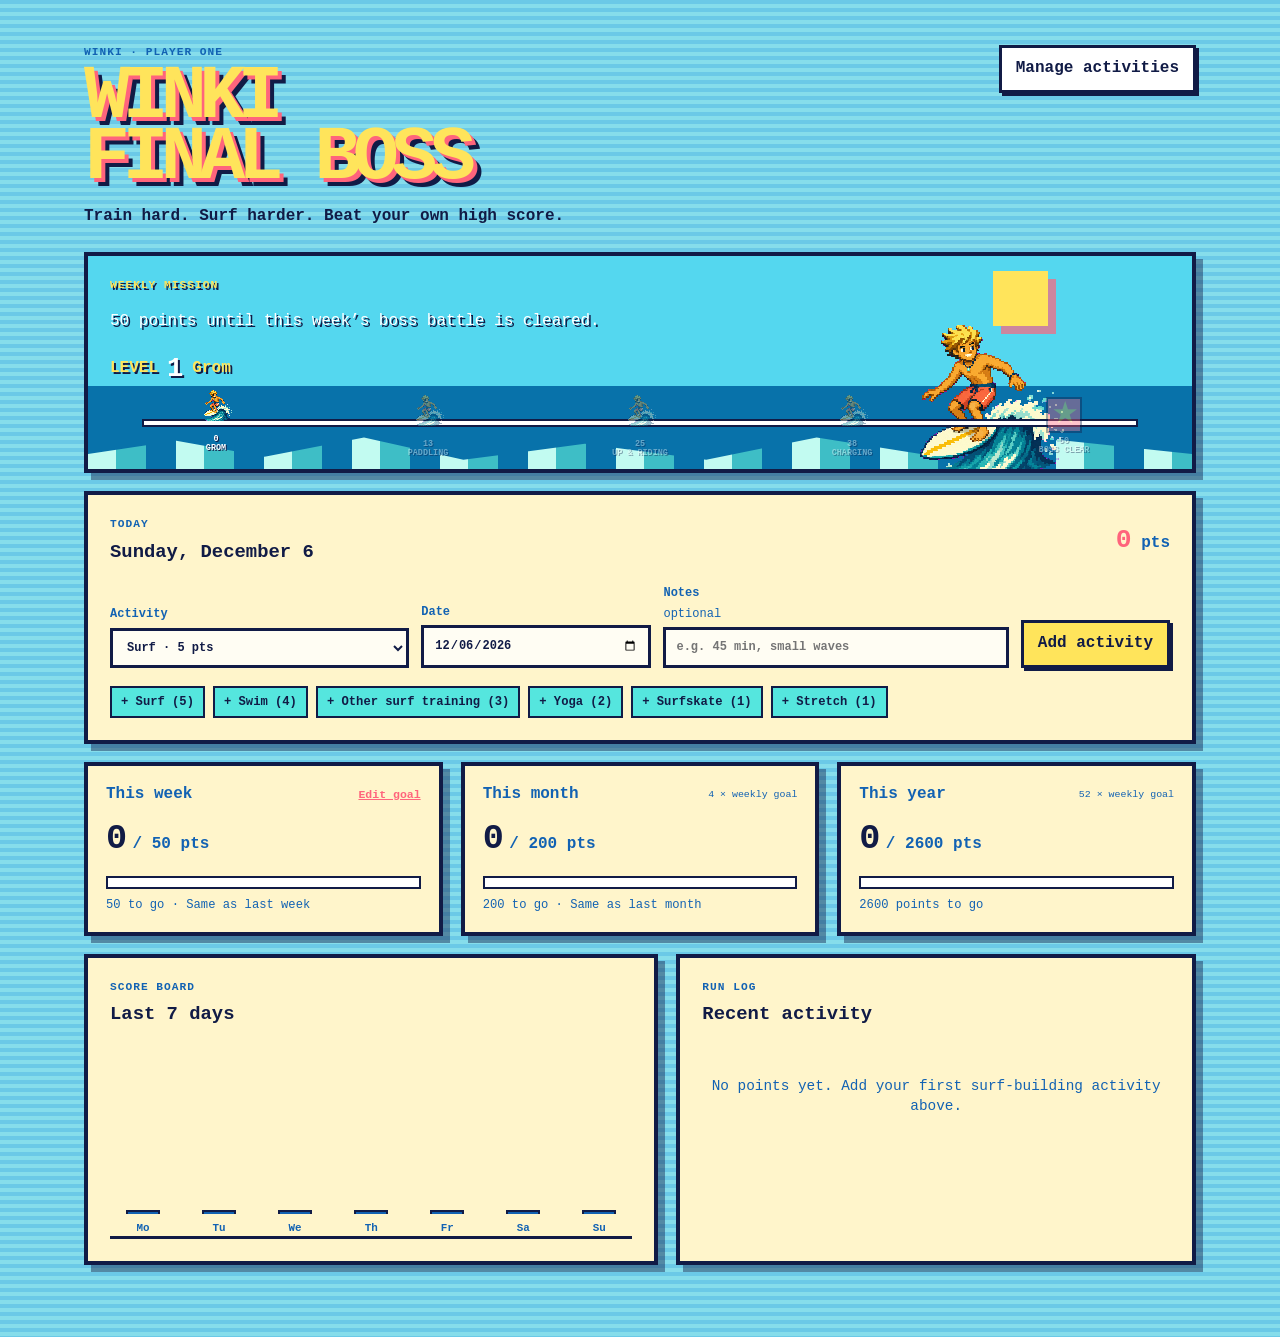
==== index.html @ 4925c9bd "Add files via upload" ====
<!doctype html>
<html lang="en">
  <head>
    <meta charset="UTF-8" />
    <meta name="viewport" content="width=device-width, initial-scale=1.0" />
    <meta name="theme-color" content="#063c48" />
    <meta name="apple-mobile-web-app-capable" content="yes" />
    <meta name="apple-mobile-web-app-status-bar-style" content="black-translucent" />
    <title>Winki Final Boss</title>
    <link rel="manifest" href="manifest.webmanifest" />
    <link rel="stylesheet" href="styles.css" />
  </head>
  <body>
    <main class="app-shell">
      <header class="hero">
        <div>
          <p class="eyebrow">Winki · player one</p>
          <h1>WINKI<br />FINAL BOSS</h1>
          <p class="intro">Train hard. Surf harder. Beat your own high score.</p>
        </div>
        <button class="secondary" id="manage-activities">Manage activities</button>
      </header>

      <section class="boss-screen card">
        <div class="pixel-sun"></div>
        <div class="boss-copy">
          <p class="eyebrow">Weekly mission</p>
          <p id="boss-status">The swell is waiting.</p>
          <div class="level-row"><span>LEVEL</span><strong id="character-level">1</strong><span id="character-title">Grom</span></div>
        </div>
        <div class="character-stage"><img id="surfer-sprite" src="assets/winki-surfer-source.png" alt="Pixel-art surfer riding a wave" /><canvas id="sprite-canvas" hidden></canvas></div>
        <div class="avatar-run" aria-label="Weekly avatar progression from zero to fifty points">
          <div class="avatar-track"><span class="avatar-fill" id="avatar-fill"></span></div>
          <div class="avatar-stops">
            <div class="avatar-stop" data-ratio="0"><img class="surfer-sprite" src="assets/winki-surfer-source.png" alt="" /><span>0<br />GROM</span></div>
            <div class="avatar-stop" data-ratio=".25"><img class="surfer-sprite" src="assets/winki-surfer-source.png" alt="" /><span>12<br />PADDLING</span></div>
            <div class="avatar-stop" data-ratio=".5"><img class="surfer-sprite" src="assets/winki-surfer-source.png" alt="" /><span>25<br />UP &amp; RIDING</span></div>
            <div class="avatar-stop" data-ratio=".75"><img class="surfer-sprite" src="assets/winki-surfer-source.png" alt="" /><span>38<br />CHARGING</span></div>
            <div class="avatar-stop" data-ratio="1"><span class="boss-flag">★</span><span>50<br />BOSS CLEAR</span></div>
          </div>
        </div>
      </section>

      <section class="today card">
        <div class="section-heading">
          <div>
            <p class="eyebrow">Today</p>
            <h2 id="today-date"></h2>
          </div>
          <p class="today-score"><strong id="today-points">0</strong> pts</p>
        </div>
        <form id="entry-form" class="entry-form">
          <label>
            Activity
            <select id="activity" required></select>
          </label>
          <label>
            Date
            <input id="entry-date" type="date" required />
          </label>
          <label>
            Notes <span class="optional">optional</span>
            <input id="entry-note" type="text" maxlength="80" placeholder="e.g. 45 min, small waves" />
          </label>
          <button class="primary" type="submit">Add activity</button>
        </form>
        <div id="quick-add" class="quick-add" aria-label="Quick add activities"></div>
      </section>

      <section class="score-grid" aria-label="Progress toward point goals">
        <article class="score-card card" data-period="weekly">
          <div class="score-title"><span>This week</span><button class="goal-edit" data-period="weekly" aria-label="Edit weekly goal">Edit goal</button></div>
          <strong id="weekly-current">0</strong><span class="points-label"> / <span id="weekly-goal">50</span> pts</span>
          <div class="progress"><span id="weekly-bar"></span></div>
          <p id="weekly-message"></p>
        </article>
        <article class="score-card card" data-period="monthly">
          <div class="score-title"><span>This month</span><span class="derived-goal">4 × weekly goal</span></div>
          <strong id="monthly-current">0</strong><span class="points-label"> / <span id="monthly-goal">200</span> pts</span>
          <div class="progress"><span id="monthly-bar"></span></div>
          <p id="monthly-message"></p>
        </article>
        <article class="score-card card" data-period="yearly">
          <div class="score-title"><span>This year</span><span class="derived-goal">52 × weekly goal</span></div>
          <strong id="yearly-current">0</strong><span class="points-label"> / <span id="yearly-goal">2600</span> pts</span>
          <div class="progress"><span id="yearly-bar"></span></div>
          <p id="yearly-message"></p>
        </article>
      </section>

      <section class="dashboard-grid">
        <article class="card chart-card">
          <div class="section-heading compact"><div><p class="eyebrow">Score board</p><h2>Last 7 days</h2></div></div>
          <div id="week-chart" class="week-chart" aria-label="Points earned across the last seven days"></div>
        </article>
        <article class="card recent-card">
          <div class="section-heading compact"><div><p class="eyebrow">Run log</p><h2>Recent activity</h2></div></div>
          <div id="entry-list" class="entry-list"></div>
        </article>
      </section>
    </main>

    <dialog id="goal-dialog">
      <form method="dialog" id="goal-form">
        <div class="dialog-heading"><h2 id="goal-dialog-title">Set goal</h2><button value="cancel" class="icon-button" aria-label="Close">×</button></div>
        <label>Points <input id="goal-input" type="number" min="1" max="10000" required /></label>
        <div class="dialog-actions"><button value="cancel" class="secondary">Cancel</button><button class="primary" value="default">Save goal</button></div>
      </form>
    </dialog>

    <dialog id="activities-dialog">
      <form method="dialog" id="activities-form">
        <div class="dialog-heading"><div><p class="eyebrow">Your scoring system</p><h2>Activities</h2></div><button value="cancel" class="icon-button" aria-label="Close">×</button></div>
        <p class="dialog-copy">Choose the activities that count toward your surfing, and set the points that feel motivating.</p>
        <div id="activity-settings" class="activity-settings"></div>
        <div class="add-custom"><input id="new-activity-name" maxlength="32" placeholder="New activity" /><input id="new-activity-points" type="number" min="1" max="1000" placeholder="Pts" /><button type="button" class="secondary" id="add-custom">Add</button></div>
        <div class="dialog-actions"><button value="cancel" class="secondary">Close</button><button class="primary" value="default">Save changes</button></div>
      </form>
    </dialog>
    <script src="app.js"></script>
    <script>if ('serviceWorker' in navigator) navigator.serviceWorker.register('./service-worker.js');</script>
  </body>
</html>
---- styles.css ----
:root { --ink:#10243a; --navy:#111b46; --blue:#1262b3; --aqua:#55e6de; --yellow:#ffe45b; --pink:#ff647c; --paper:#fff5cb; --line:#d7c795; }

* { box-sizing:border-box; }
 body { margin:0; min-height:100vh; color:var(--navy); background-color:#7fd7eb; background-image:linear-gradient(#6bc9e7 50%,#86ddeb 50%); background-size:100% 8px; font:16px/1.35 "Courier New", ui-monospace, monospace; image-rendering:pixelated; }
 button,input,select { font:inherit; }
 button { cursor:pointer; }
 .app-shell { max-width:1160px; margin:auto; padding:45px 24px 72px; }
.hero,.section-heading,.score-title,.dialog-heading,.dialog-actions { display:flex; justify-content:space-between; align-items:center; gap:18px; }
.hero { margin-bottom:24px; align-items:flex-start; }
.eyebrow { color:var(--blue); text-transform:uppercase; letter-spacing:.09em; font-weight:bold; font-size:.7rem; margin:0 0 7px; }
 h1,h2,p { margin-top:0; }
 h1 { color:var(--yellow); font-size:clamp(2.45rem,6vw,5rem); line-height:.79; letter-spacing:-.1em; text-shadow:4px 4px 0 var(--pink),8px 8px 0 var(--navy); margin:0 0 18px; }
 h2 { font-size:1.18rem; margin-bottom:0; }
.intro { color:var(--navy); font-weight:bold; margin:0; }
.card { background:var(--paper); border:4px solid var(--navy); border-radius:0; box-shadow:7px 7px 0 rgba(17,27,70,.43); padding:22px; }
.boss-screen { position:relative; overflow:hidden; min-height:212px; margin-bottom:18px; background:linear-gradient(#54d7ef 0 61%,#0872aa 61%); color:#fff; }
.boss-screen::after { content:""; position:absolute; height:32px; bottom:0; left:0; right:0; background:repeating-linear-gradient(90deg,#c2fbf1 0 28px,#3ebec6 28px 58px,#0872aa 58px 88px); clip-path:polygon(0 52%,8% 10%,16% 60%,25% 0,34% 70%,45% 20%,56% 70%,66% 0,76% 55%,88% 8%,100% 52%,100% 100%,0 100%); }
.boss-copy { position:relative; z-index:2; max-width:56%; text-shadow:2px 2px 0 var(--navy); }
.boss-copy .eyebrow { color:var(--yellow); }
.boss-copy h2 { color:#fff; font-size:1.6rem; margin-bottom:8px; }
.boss-copy p { margin-bottom:18px; }
.level-row { display:flex; align-items:center; flex-wrap:wrap; gap:9px; color:var(--yellow); font-weight:bold; }
.level-row strong { font-size:1.7rem; color:#fff; }
.character-stage { position:absolute; z-index:1; width:250px; right:8%; bottom:-48px; transform:rotate(-3deg); }
.character-stage img { display:block; width:100%; height:auto; image-rendering:pixelated; }
.pixel-sun { position:absolute; right:13%; top:15px; width:55px; height:55px; background:var(--yellow); box-shadow:8px 8px 0 rgba(255,100,124,.7); }
.today { margin-bottom:18px; }
.today-score { margin:0; color:var(--blue); font-weight:bold; }
.today-score strong { color:var(--pink); font-size:1.65rem; }
.entry-form { display:grid; grid-template-columns:1.3fr 1fr 1.5fr auto; gap:12px; margin-top:20px; align-items:end; }
 label { display:grid; color:var(--blue); font-size:.75rem; font-weight:bold; gap:5px; }
 input,select { min-width:0; border:3px solid var(--navy); border-radius:0; padding:9px 10px; color:var(--navy); background:#fffdf3; }
 input:focus,select:focus { outline:3px solid var(--aqua); outline-offset:1px; }
.optional { font-weight:normal; }
.primary,.secondary { border-radius:0; padding:10px 14px; border:3px solid var(--navy); font-weight:bold; white-space:nowrap; box-shadow:3px 3px 0 var(--navy); }
.primary { color:var(--navy); background:var(--yellow); }
.primary:hover { background:var(--pink); color:#fff; }
.secondary { background:#fff; color:var(--navy); }
.secondary:hover { background:var(--aqua); }
.quick-add { display:flex; flex-wrap:wrap; gap:8px; margin-top:18px; }
.quick-add button { color:var(--navy); background:var(--aqua); border:2px solid var(--navy); padding:6px 9px; font-size:.76rem; font-weight:bold; }
.quick-add button:hover { background:var(--yellow); }
.score-grid { display:grid; grid-template-columns:repeat(4,1fr); gap:18px; margin-bottom:18px; }
.score-card { padding:18px; }
.score-title { margin-bottom:10px; color:var(--blue); font-weight:bold; }
.goal-edit { padding:0; background:transparent; border:0; color:var(--pink); text-decoration:underline; font-size:.72rem; font-weight:bold; }
.score-card strong { font-size:2.2rem; letter-spacing:-.12em; }
.points-label { color:var(--blue); font-weight:bold; }
.progress { height:13px; overflow:hidden; background:#fff; border:2px solid var(--navy); margin:13px 0 8px; }
.progress span { display:block; width:0; height:100%; background:repeating-linear-gradient(90deg,var(--pink) 0 12px,var(--yellow) 12px 22px); transition:width .45s steps(8); }
.score-card p { color:var(--blue); margin:0; font-size:.76rem; }
.dashboard-grid { display:grid; grid-template-columns:1.05fr .95fr; gap:18px; }
.compact { margin-bottom:20px; }
.week-chart { height:192px; display:flex; align-items:flex-end; justify-content:space-between; gap:10px; border-bottom:3px solid var(--navy); }
.bar-group { flex:1; height:100%; display:flex; flex-direction:column; justify-content:flex-end; align-items:center; gap:7px; min-width:0; }
.bar-value { color:var(--pink); font-size:.73rem; font-weight:bold; }
.bar { width:min(34px,100%); min-height:4px; background:var(--blue); border:2px solid var(--navy); border-bottom:0; transition:height .4s steps(8); }
.bar-label { color:var(--blue); font-size:.68rem; font-weight:bold; }
.entry-list { display:grid; gap:4px; max-height:230px; overflow:auto; }
.entry { display:grid; grid-template-columns:1fr auto auto; gap:10px; align-items:center; padding:10px 0; border-bottom:2px dashed var(--line); }
.entry:last-child { border:0; }
.entry-name { font-weight:bold; }
.entry-meta { color:var(--blue); font-size:.76rem; }
.entry-points { color:var(--pink); font-weight:bold; }
.delete-entry { background:transparent; border:0; color:var(--blue); font-size:1.15rem; }
.delete-entry:hover { color:var(--pink); }
.empty { color:var(--blue); text-align:center; padding:30px 8px; font-size:.9rem; }
dialog { border:4px solid var(--navy); padding:0; max-width:510px; width:calc(100% - 32px); border-radius:0; box-shadow:8px 8px 0 var(--pink); color:var(--navy); }
 dialog::backdrop { background:rgba(17,27,70,.45); }
 dialog form { padding:22px; background:var(--paper); }
.icon-button { border:0; background:transparent; color:var(--navy); font-size:1.8rem; line-height:1; }
.dialog-copy { color:var(--blue); font-size:.86rem; margin:18px 0; }
.dialog-actions { justify-content:flex-end; margin-top:24px; }
.activity-settings { display:grid; gap:9px; }
.activity-row { display:grid; grid-template-columns:1fr 85px auto; gap:9px; align-items:end; }
.remove-activity { border:0; color:var(--pink); background:transparent; padding:8px 2px; font-weight:bold; font-size:.8rem; }
.add-custom { display:grid; grid-template-columns:1fr 85px auto; gap:9px; margin-top:14px; }
@media (max-width:850px) { .score-grid { grid-template-columns:repeat(2,1fr); }
 }
.screen-clear { color:var(--yellow) !important; }
@media (max-width:760px) { .app-shell { padding:30px 15px 50px; }
.hero { margin-bottom:22px; }
.hero .secondary { font-size:.74rem; padding:8px; }
.entry-form,.dashboard-grid { grid-template-columns:1fr; }
.entry-form { gap:10px; }
.score-grid { grid-template-columns:1fr 1fr; gap:12px; }
.card { padding:17px; }
.dashboard-grid { gap:12px; }
.week-chart { gap:5px; }
.character-stage { width:180px; right:-14px; bottom:-26px; }
.boss-copy { max-width:67%; }
.pixel-sun { right:6%; width:38px; height:38px; }
 }

.score-grid { grid-template-columns:repeat(3,1fr); }
.derived-goal { color:var(--blue); font-size:.62rem; font-weight:normal; }
@media (max-width:760px) { .score-grid { grid-template-columns:1fr; } }

.boss-screen { padding-bottom:82px; }
.avatar-run { position:absolute; z-index:3; bottom:11px; left:22px; right:22px; }
.avatar-track { position:absolute; left:3%; right:3%; top:22px; height:8px; border:2px solid var(--navy); background:#fff; }
.avatar-fill { display:block; width:0; height:100%; background:var(--yellow); transition:width .45s steps(8); }
.avatar-stops { display:flex; justify-content:space-between; position:relative; }
.avatar-stop { width:20%; display:grid; justify-items:center; gap:1px; color:#fff; font-size:.53rem; font-weight:bold; line-height:1.08; text-align:center; text-shadow:1px 1px 0 var(--navy); opacity:.38; transition:opacity .25s ease, transform .25s steps(2); }
.avatar-stop img { width:42px; height:42px; object-fit:contain; image-rendering:pixelated; transform:translateY(-7px); }
.avatar-stop.is-active { opacity:1; transform:translateY(-5px); }
.avatar-stop:first-child { opacity:1; }
.boss-flag { display:grid; place-items:center; width:36px; height:36px; margin-bottom:0; color:var(--yellow); font-size:1.65rem; background:var(--pink); border:2px solid var(--navy); text-shadow:none; }
@media (max-width:760px) { .boss-screen { min-height:290px; padding-bottom:88px; }.avatar-run { left:10px; right:10px; }.avatar-stop { font-size:.43rem; }.avatar-stop img { width:32px; height:32px; }.avatar-track { top:17px; }.boss-flag { width:29px; height:29px; font-size:1.25rem; } }
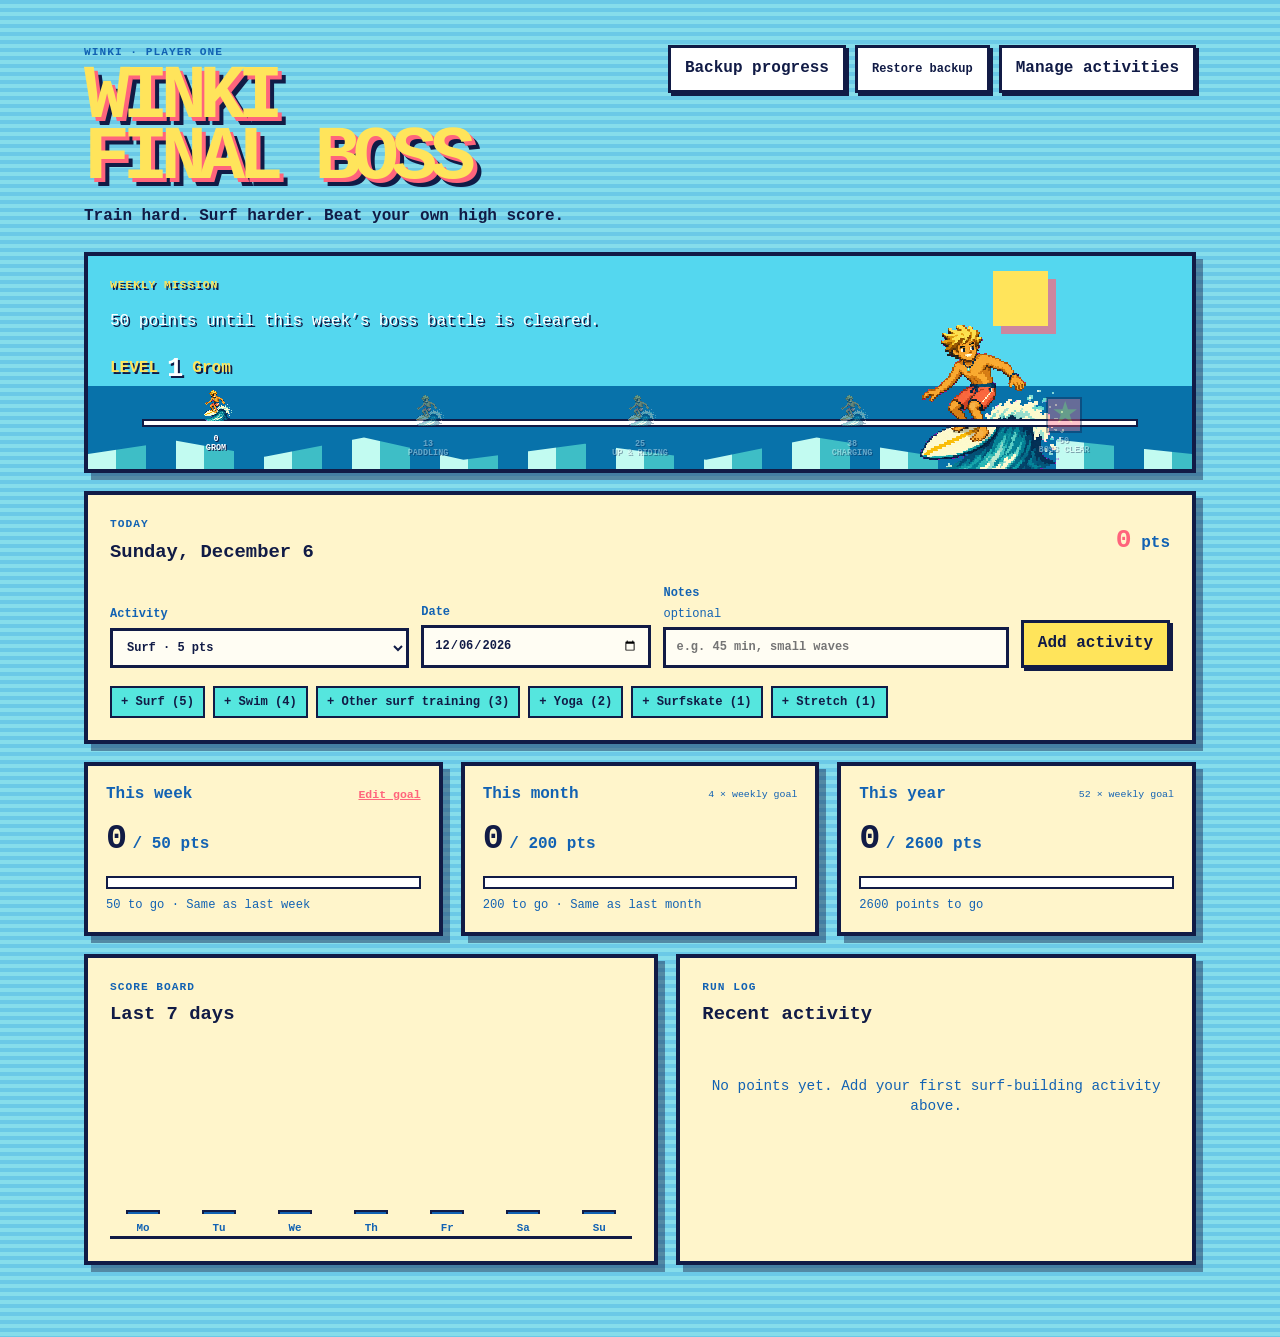
==== commit b2f8598a: "Add files via upload" ====
--- a/index.html
+++ b/index.html
@@ -18,7 +18,12 @@
           <h1>WINKI<br />FINAL BOSS</h1>
           <p class="intro">Train hard. Surf harder. Beat your own high score.</p>
         </div>
-        <button class="secondary" id="manage-activities">Manage activities</button>
+        <div class="header-actions">
+          <button class="secondary" id="backup-data">Backup progress</button>
+          <label class="secondary restore-label" for="restore-data">Restore backup</label>
+          <input id="restore-data" type="file" accept="application/json,.json" hidden />
+          <button class="secondary" id="manage-activities">Manage activities</button>
+        </div>
       </header>
 
       <section class="boss-screen card">
--- a/styles.css
+++ b/styles.css
@@ -96,6 +96,10 @@
 .derived-goal { color:var(--blue); font-size:.62rem; font-weight:normal; }
 @media (max-width:760px) { .score-grid { grid-template-columns:1fr; } }
 
+.header-actions { display:flex; flex-wrap:wrap; justify-content:flex-end; gap:9px; }
+.restore-label { display:inline-flex; align-items:center; cursor:pointer; }
+@media (max-width:760px) { .header-actions { gap:6px; }.header-actions .secondary { font-size:.65rem; padding:7px; } }
+
 .boss-screen { padding-bottom:82px; }
 .avatar-run { position:absolute; z-index:3; bottom:11px; left:22px; right:22px; }
 .avatar-track { position:absolute; left:3%; right:3%; top:22px; height:8px; border:2px solid var(--navy); background:#fff; }
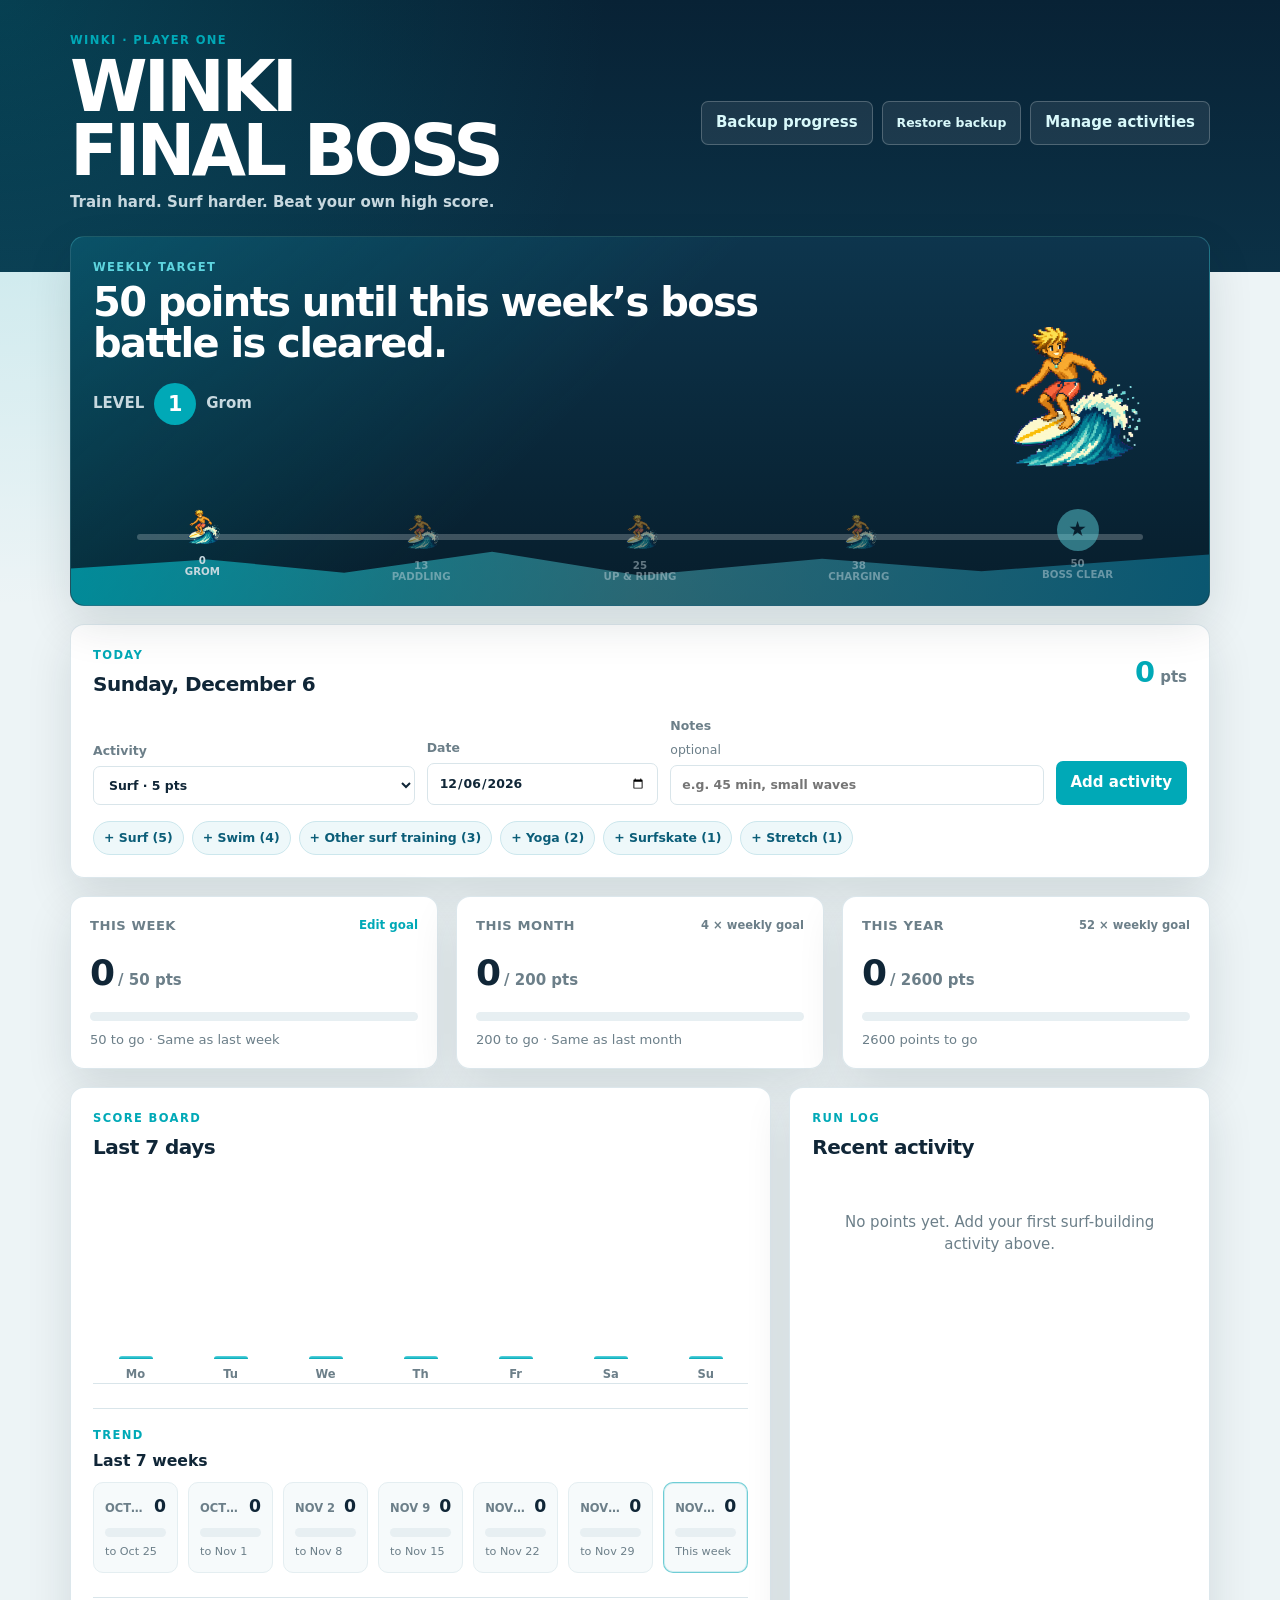
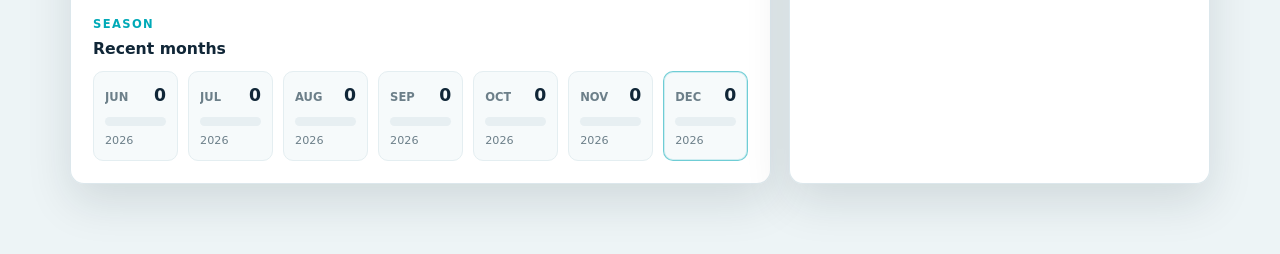
==== commit ed34b7dd: "Add files via upload" ====
--- a/index.html
+++ b/index.html
@@ -8,6 +8,8 @@
     <meta name="apple-mobile-web-app-status-bar-style" content="black-translucent" />
     <title>Winki Final Boss</title>
     <link rel="manifest" href="manifest.webmanifest" />
+    <link rel="icon" type="image/png" href="assets/winki-app-icon.png" />
+    <link rel="apple-touch-icon" href="assets/winki-app-icon.png" />
     <link rel="stylesheet" href="styles.css" />
   </head>
   <body>
@@ -27,9 +29,8 @@
       </header>
 
       <section class="boss-screen card">
-        <div class="pixel-sun"></div>
         <div class="boss-copy">
-          <p class="eyebrow">Weekly mission</p>
+          <p class="eyebrow">Weekly target</p>
           <p id="boss-status">The swell is waiting.</p>
           <div class="level-row"><span>LEVEL</span><strong id="character-level">1</strong><span id="character-title">Grom</span></div>
         </div>
@@ -97,6 +98,14 @@
         <article class="card chart-card">
           <div class="section-heading compact"><div><p class="eyebrow">Score board</p><h2>Last 7 days</h2></div></div>
           <div id="week-chart" class="week-chart" aria-label="Points earned across the last seven days"></div>
+          <div class="history-panel">
+            <div class="section-heading mini"><div><p class="eyebrow">Trend</p><h3>Last 7 weeks</h3></div></div>
+            <div id="week-history" class="period-history" aria-label="Points earned across the last seven weeks"></div>
+          </div>
+          <div class="history-panel">
+            <div class="section-heading mini"><div><p class="eyebrow">Season</p><h3>Recent months</h3></div></div>
+            <div id="month-history" class="period-history month-history" aria-label="Points earned across recent months"></div>
+          </div>
         </article>
         <article class="card recent-card">
           <div class="section-heading compact"><div><p class="eyebrow">Run log</p><h2>Recent activity</h2></div></div>
--- a/styles.css
+++ b/styles.css
@@ -1,113 +1,753 @@
-:root { --ink:#10243a; --navy:#111b46; --blue:#1262b3; --aqua:#55e6de; --yellow:#ffe45b; --pink:#ff647c; --paper:#fff5cb; --line:#d7c795; }
-
-* { box-sizing:border-box; }
- body { margin:0; min-height:100vh; color:var(--navy); background-color:#7fd7eb; background-image:linear-gradient(#6bc9e7 50%,#86ddeb 50%); background-size:100% 8px; font:16px/1.35 "Courier New", ui-monospace, monospace; image-rendering:pixelated; }
- button,input,select { font:inherit; }
- button { cursor:pointer; }
- .app-shell { max-width:1160px; margin:auto; padding:45px 24px 72px; }
-.hero,.section-heading,.score-title,.dialog-heading,.dialog-actions { display:flex; justify-content:space-between; align-items:center; gap:18px; }
-.hero { margin-bottom:24px; align-items:flex-start; }
-.eyebrow { color:var(--blue); text-transform:uppercase; letter-spacing:.09em; font-weight:bold; font-size:.7rem; margin:0 0 7px; }
- h1,h2,p { margin-top:0; }
- h1 { color:var(--yellow); font-size:clamp(2.45rem,6vw,5rem); line-height:.79; letter-spacing:-.1em; text-shadow:4px 4px 0 var(--pink),8px 8px 0 var(--navy); margin:0 0 18px; }
- h2 { font-size:1.18rem; margin-bottom:0; }
-.intro { color:var(--navy); font-weight:bold; margin:0; }
-.card { background:var(--paper); border:4px solid var(--navy); border-radius:0; box-shadow:7px 7px 0 rgba(17,27,70,.43); padding:22px; }
-.boss-screen { position:relative; overflow:hidden; min-height:212px; margin-bottom:18px; background:linear-gradient(#54d7ef 0 61%,#0872aa 61%); color:#fff; }
-.boss-screen::after { content:""; position:absolute; height:32px; bottom:0; left:0; right:0; background:repeating-linear-gradient(90deg,#c2fbf1 0 28px,#3ebec6 28px 58px,#0872aa 58px 88px); clip-path:polygon(0 52%,8% 10%,16% 60%,25% 0,34% 70%,45% 20%,56% 70%,66% 0,76% 55%,88% 8%,100% 52%,100% 100%,0 100%); }
-.boss-copy { position:relative; z-index:2; max-width:56%; text-shadow:2px 2px 0 var(--navy); }
-.boss-copy .eyebrow { color:var(--yellow); }
-.boss-copy h2 { color:#fff; font-size:1.6rem; margin-bottom:8px; }
-.boss-copy p { margin-bottom:18px; }
-.level-row { display:flex; align-items:center; flex-wrap:wrap; gap:9px; color:var(--yellow); font-weight:bold; }
-.level-row strong { font-size:1.7rem; color:#fff; }
-.character-stage { position:absolute; z-index:1; width:250px; right:8%; bottom:-48px; transform:rotate(-3deg); }
-.character-stage img { display:block; width:100%; height:auto; image-rendering:pixelated; }
-.pixel-sun { position:absolute; right:13%; top:15px; width:55px; height:55px; background:var(--yellow); box-shadow:8px 8px 0 rgba(255,100,124,.7); }
-.today { margin-bottom:18px; }
-.today-score { margin:0; color:var(--blue); font-weight:bold; }
-.today-score strong { color:var(--pink); font-size:1.65rem; }
-.entry-form { display:grid; grid-template-columns:1.3fr 1fr 1.5fr auto; gap:12px; margin-top:20px; align-items:end; }
- label { display:grid; color:var(--blue); font-size:.75rem; font-weight:bold; gap:5px; }
- input,select { min-width:0; border:3px solid var(--navy); border-radius:0; padding:9px 10px; color:var(--navy); background:#fffdf3; }
- input:focus,select:focus { outline:3px solid var(--aqua); outline-offset:1px; }
-.optional { font-weight:normal; }
-.primary,.secondary { border-radius:0; padding:10px 14px; border:3px solid var(--navy); font-weight:bold; white-space:nowrap; box-shadow:3px 3px 0 var(--navy); }
-.primary { color:var(--navy); background:var(--yellow); }
-.primary:hover { background:var(--pink); color:#fff; }
-.secondary { background:#fff; color:var(--navy); }
-.secondary:hover { background:var(--aqua); }
-.quick-add { display:flex; flex-wrap:wrap; gap:8px; margin-top:18px; }
-.quick-add button { color:var(--navy); background:var(--aqua); border:2px solid var(--navy); padding:6px 9px; font-size:.76rem; font-weight:bold; }
-.quick-add button:hover { background:var(--yellow); }
-.score-grid { display:grid; grid-template-columns:repeat(4,1fr); gap:18px; margin-bottom:18px; }
-.score-card { padding:18px; }
-.score-title { margin-bottom:10px; color:var(--blue); font-weight:bold; }
-.goal-edit { padding:0; background:transparent; border:0; color:var(--pink); text-decoration:underline; font-size:.72rem; font-weight:bold; }
-.score-card strong { font-size:2.2rem; letter-spacing:-.12em; }
-.points-label { color:var(--blue); font-weight:bold; }
-.progress { height:13px; overflow:hidden; background:#fff; border:2px solid var(--navy); margin:13px 0 8px; }
-.progress span { display:block; width:0; height:100%; background:repeating-linear-gradient(90deg,var(--pink) 0 12px,var(--yellow) 12px 22px); transition:width .45s steps(8); }
-.score-card p { color:var(--blue); margin:0; font-size:.76rem; }
-.dashboard-grid { display:grid; grid-template-columns:1.05fr .95fr; gap:18px; }
-.compact { margin-bottom:20px; }
-.week-chart { height:192px; display:flex; align-items:flex-end; justify-content:space-between; gap:10px; border-bottom:3px solid var(--navy); }
-.bar-group { flex:1; height:100%; display:flex; flex-direction:column; justify-content:flex-end; align-items:center; gap:7px; min-width:0; }
-.bar-value { color:var(--pink); font-size:.73rem; font-weight:bold; }
-.bar { width:min(34px,100%); min-height:4px; background:var(--blue); border:2px solid var(--navy); border-bottom:0; transition:height .4s steps(8); }
-.bar-label { color:var(--blue); font-size:.68rem; font-weight:bold; }
-.entry-list { display:grid; gap:4px; max-height:230px; overflow:auto; }
-.entry { display:grid; grid-template-columns:1fr auto auto; gap:10px; align-items:center; padding:10px 0; border-bottom:2px dashed var(--line); }
-.entry:last-child { border:0; }
-.entry-name { font-weight:bold; }
-.entry-meta { color:var(--blue); font-size:.76rem; }
-.entry-points { color:var(--pink); font-weight:bold; }
-.delete-entry { background:transparent; border:0; color:var(--blue); font-size:1.15rem; }
-.delete-entry:hover { color:var(--pink); }
-.empty { color:var(--blue); text-align:center; padding:30px 8px; font-size:.9rem; }
-dialog { border:4px solid var(--navy); padding:0; max-width:510px; width:calc(100% - 32px); border-radius:0; box-shadow:8px 8px 0 var(--pink); color:var(--navy); }
- dialog::backdrop { background:rgba(17,27,70,.45); }
- dialog form { padding:22px; background:var(--paper); }
-.icon-button { border:0; background:transparent; color:var(--navy); font-size:1.8rem; line-height:1; }
-.dialog-copy { color:var(--blue); font-size:.86rem; margin:18px 0; }
-.dialog-actions { justify-content:flex-end; margin-top:24px; }
-.activity-settings { display:grid; gap:9px; }
-.activity-row { display:grid; grid-template-columns:1fr 85px auto; gap:9px; align-items:end; }
-.remove-activity { border:0; color:var(--pink); background:transparent; padding:8px 2px; font-weight:bold; font-size:.8rem; }
-.add-custom { display:grid; grid-template-columns:1fr 85px auto; gap:9px; margin-top:14px; }
-@media (max-width:850px) { .score-grid { grid-template-columns:repeat(2,1fr); }
- }
-.screen-clear { color:var(--yellow) !important; }
-@media (max-width:760px) { .app-shell { padding:30px 15px 50px; }
-.hero { margin-bottom:22px; }
-.hero .secondary { font-size:.74rem; padding:8px; }
-.entry-form,.dashboard-grid { grid-template-columns:1fr; }
-.entry-form { gap:10px; }
-.score-grid { grid-template-columns:1fr 1fr; gap:12px; }
-.card { padding:17px; }
-.dashboard-grid { gap:12px; }
-.week-chart { gap:5px; }
-.character-stage { width:180px; right:-14px; bottom:-26px; }
-.boss-copy { max-width:67%; }
-.pixel-sun { right:6%; width:38px; height:38px; }
- }
-
-.score-grid { grid-template-columns:repeat(3,1fr); }
-.derived-goal { color:var(--blue); font-size:.62rem; font-weight:normal; }
-@media (max-width:760px) { .score-grid { grid-template-columns:1fr; } }
-
-.header-actions { display:flex; flex-wrap:wrap; justify-content:flex-end; gap:9px; }
-.restore-label { display:inline-flex; align-items:center; cursor:pointer; }
-@media (max-width:760px) { .header-actions { gap:6px; }.header-actions .secondary { font-size:.65rem; padding:7px; } }
-
-.boss-screen { padding-bottom:82px; }
-.avatar-run { position:absolute; z-index:3; bottom:11px; left:22px; right:22px; }
-.avatar-track { position:absolute; left:3%; right:3%; top:22px; height:8px; border:2px solid var(--navy); background:#fff; }
-.avatar-fill { display:block; width:0; height:100%; background:var(--yellow); transition:width .45s steps(8); }
-.avatar-stops { display:flex; justify-content:space-between; position:relative; }
-.avatar-stop { width:20%; display:grid; justify-items:center; gap:1px; color:#fff; font-size:.53rem; font-weight:bold; line-height:1.08; text-align:center; text-shadow:1px 1px 0 var(--navy); opacity:.38; transition:opacity .25s ease, transform .25s steps(2); }
-.avatar-stop img { width:42px; height:42px; object-fit:contain; image-rendering:pixelated; transform:translateY(-7px); }
-.avatar-stop.is-active { opacity:1; transform:translateY(-5px); }
-.avatar-stop:first-child { opacity:1; }
-.boss-flag { display:grid; place-items:center; width:36px; height:36px; margin-bottom:0; color:var(--yellow); font-size:1.65rem; background:var(--pink); border:2px solid var(--navy); text-shadow:none; }
-@media (max-width:760px) { .boss-screen { min-height:290px; padding-bottom:88px; }.avatar-run { left:10px; right:10px; }.avatar-stop { font-size:.43rem; }.avatar-stop img { width:32px; height:32px; }.avatar-track { top:17px; }.boss-flag { width:29px; height:29px; font-size:1.25rem; } }
+:root {
+  --navy: #071d2b;
+  --deep: #0b2a3c;
+  --ocean: #0b5d78;
+  --teal: #00a9b7;
+  --aqua: #5ed5df;
+  --sky: #eef7f9;
+  --sand: #f8fafb;
+  --card: #ffffff;
+  --ink: #102637;
+  --muted: #6c7f89;
+  --line: #d9e5ea;
+  --good: #1aa37a;
+  --warning: #f0a13a;
+  --shadow: 0 18px 46px rgba(7, 29, 43, 0.12);
+}
+
+* {
+  box-sizing: border-box;
+}
+
+body {
+  margin: 0;
+  min-height: 100vh;
+  color: var(--ink);
+  background:
+    radial-gradient(circle at top left, rgba(0, 169, 183, 0.22), transparent 38rem),
+    linear-gradient(180deg, #082235 0, #0b3146 17rem, #edf4f6 17rem, #edf4f6 100%);
+  font: 15px/1.45 Inter, ui-sans-serif, system-ui, -apple-system, BlinkMacSystemFont, "Segoe UI", sans-serif;
+}
+
+button,
+input,
+select {
+  font: inherit;
+}
+
+button,
+.restore-label {
+  cursor: pointer;
+}
+
+.app-shell {
+  max-width: 1180px;
+  margin: 0 auto;
+  padding: 32px 20px 70px;
+}
+
+.hero,
+.section-heading,
+.score-title,
+.dialog-heading,
+.dialog-actions {
+  display: flex;
+  align-items: center;
+  justify-content: space-between;
+  gap: 18px;
+}
+
+.hero {
+  color: #fff;
+  margin-bottom: 22px;
+}
+
+.eyebrow {
+  margin: 0 0 6px;
+  color: var(--teal);
+  font-size: 0.72rem;
+  font-weight: 800;
+  letter-spacing: 0.12em;
+  text-transform: uppercase;
+}
+
+h1,
+h2,
+h3,
+p {
+  margin-top: 0;
+}
+
+h1 {
+  margin-bottom: 8px;
+  font-size: clamp(2.2rem, 5.5vw, 4.4rem);
+  line-height: 0.92;
+  letter-spacing: -0.055em;
+}
+
+h2 {
+  margin-bottom: 0;
+  font-size: 1.25rem;
+  letter-spacing: -0.025em;
+}
+
+h3 {
+  margin: 0;
+  font-size: 0.98rem;
+}
+
+.intro {
+  margin: 0;
+  color: #c7d8df;
+  font-weight: 600;
+}
+
+.header-actions {
+  display: flex;
+  flex-wrap: wrap;
+  justify-content: flex-end;
+  gap: 9px;
+}
+
+.card {
+  background: rgba(255, 255, 255, 0.98);
+  border: 1px solid rgba(217, 229, 234, 0.9);
+  border-radius: 14px;
+  box-shadow: var(--shadow);
+  padding: 22px;
+}
+
+.primary,
+.secondary {
+  border: 1px solid transparent;
+  border-radius: 7px;
+  padding: 10px 14px;
+  font-weight: 800;
+  white-space: nowrap;
+}
+
+.primary {
+  color: #fff;
+  background: var(--teal);
+}
+
+.primary:hover {
+  background: #008d9c;
+}
+
+.secondary {
+  color: #d9f9fb;
+  background: rgba(255, 255, 255, 0.08);
+  border-color: rgba(255, 255, 255, 0.22);
+}
+
+.secondary:hover {
+  color: #fff;
+  background: rgba(255, 255, 255, 0.16);
+}
+
+.today .secondary,
+dialog .secondary,
+.add-custom .secondary {
+  color: var(--ink);
+  background: #fff;
+  border-color: var(--line);
+}
+
+.restore-label {
+  display: inline-flex;
+  align-items: center;
+}
+
+.boss-screen {
+  display: grid;
+  grid-template-columns: 1.1fr 230px;
+  position: relative;
+  overflow: hidden;
+  min-height: 280px;
+  margin-bottom: 18px;
+  color: #fff;
+  background:
+    linear-gradient(135deg, rgba(0, 169, 183, 0.25), transparent 45%),
+    linear-gradient(180deg, #0d354d, #071d2b);
+  border-color: rgba(94, 213, 223, 0.28);
+}
+
+.boss-screen::after {
+  content: "";
+  position: absolute;
+  inset: auto 0 0;
+  height: 70px;
+  background: linear-gradient(90deg, rgba(0, 169, 183, 0.75), rgba(94, 213, 223, 0.4), rgba(11, 93, 120, 0.9));
+  clip-path: polygon(0 48%, 12% 35%, 24% 54%, 37% 24%, 50% 58%, 66% 34%, 80% 52%, 100% 28%, 100% 100%, 0 100%);
+}
+
+.boss-copy {
+  position: relative;
+  z-index: 2;
+  align-self: start;
+}
+
+.boss-copy .eyebrow {
+  color: var(--aqua);
+}
+
+#boss-status {
+  max-width: 42rem;
+  margin-bottom: 18px;
+  font-size: clamp(1.4rem, 4vw, 2.5rem);
+  font-weight: 800;
+  letter-spacing: -0.04em;
+  line-height: 1.04;
+}
+
+.level-row {
+  display: inline-flex;
+  align-items: center;
+  gap: 10px;
+  color: #c7d8df;
+  font-weight: 800;
+}
+
+.level-row strong {
+  display: inline-grid;
+  place-items: center;
+  min-width: 42px;
+  height: 42px;
+  color: #fff;
+  background: var(--teal);
+  border-radius: 50%;
+  font-size: 1.3rem;
+}
+
+.character-stage {
+  position: relative;
+  z-index: 2;
+  align-self: end;
+  justify-self: center;
+  width: 220px;
+  transform-origin: center bottom;
+}
+
+.character-stage img {
+  display: block;
+  width: 100%;
+  height: auto;
+}
+
+.avatar-run {
+  grid-column: 1 / -1;
+  position: relative;
+  z-index: 2;
+  align-self: end;
+  margin-top: 30px;
+}
+
+.avatar-track {
+  position: absolute;
+  top: 25px;
+  left: 4%;
+  right: 4%;
+  height: 6px;
+  overflow: hidden;
+  background: rgba(255, 255, 255, 0.22);
+  border-radius: 999px;
+}
+
+.avatar-fill {
+  display: block;
+  width: 0;
+  height: 100%;
+  background: var(--aqua);
+  transition: width 0.35s ease;
+}
+
+.avatar-stops {
+  position: relative;
+  display: flex;
+  justify-content: space-between;
+}
+
+.avatar-stop {
+  width: 20%;
+  display: grid;
+  justify-items: center;
+  gap: 5px;
+  color: #c7d8df;
+  font-size: 0.64rem;
+  font-weight: 800;
+  line-height: 1.12;
+  text-align: center;
+  opacity: 0.48;
+  transition: opacity 0.2s ease, transform 0.2s ease;
+}
+
+.avatar-stop img {
+  width: 46px;
+  height: 46px;
+  object-fit: contain;
+}
+
+.avatar-stop.is-active {
+  opacity: 1;
+  transform: translateY(-5px);
+}
+
+.boss-flag {
+  display: grid;
+  place-items: center;
+  width: 42px;
+  height: 42px;
+  color: var(--navy);
+  background: var(--aqua);
+  border-radius: 50%;
+  font-size: 1.3rem;
+}
+
+.screen-clear {
+  color: #e6fbfd !important;
+}
+
+.today {
+  margin-bottom: 18px;
+}
+
+.today-score {
+  margin: 0;
+  color: var(--muted);
+  font-weight: 800;
+}
+
+.today-score strong {
+  color: var(--teal);
+  font-size: 1.8rem;
+}
+
+.entry-form {
+  display: grid;
+  grid-template-columns: 1.25fr 0.9fr 1.45fr auto;
+  gap: 12px;
+  align-items: end;
+  margin-top: 18px;
+}
+
+label {
+  display: grid;
+  gap: 6px;
+  color: var(--muted);
+  font-size: 0.78rem;
+  font-weight: 800;
+}
+
+input,
+select {
+  min-width: 0;
+  border: 1px solid var(--line);
+  border-radius: 7px;
+  padding: 10px 11px;
+  color: var(--ink);
+  background: #fff;
+}
+
+input:focus,
+select:focus {
+  outline: 3px solid rgba(0, 169, 183, 0.18);
+  border-color: var(--teal);
+}
+
+.optional {
+  font-weight: 500;
+}
+
+.quick-add {
+  display: flex;
+  flex-wrap: wrap;
+  gap: 8px;
+  margin-top: 16px;
+}
+
+.quick-add button {
+  color: var(--ocean);
+  background: #eef8fa;
+  border: 1px solid #cce7ed;
+  border-radius: 999px;
+  padding: 7px 10px;
+  font-size: 0.78rem;
+  font-weight: 800;
+}
+
+.quick-add button:hover {
+  background: #def2f5;
+}
+
+.score-grid {
+  display: grid;
+  grid-template-columns: repeat(3, 1fr);
+  gap: 18px;
+  margin-bottom: 18px;
+}
+
+.score-card {
+  padding: 19px;
+}
+
+.score-title {
+  margin-bottom: 12px;
+  color: var(--muted);
+  font-size: 0.82rem;
+  font-weight: 800;
+  text-transform: uppercase;
+  letter-spacing: 0.04em;
+}
+
+.goal-edit {
+  padding: 0;
+  color: var(--teal);
+  background: transparent;
+  border: 0;
+  font-size: 0.74rem;
+  font-weight: 800;
+}
+
+.derived-goal {
+  color: var(--muted);
+  font-size: 0.72rem;
+  font-weight: 700;
+  text-transform: none;
+  letter-spacing: 0;
+}
+
+.score-card strong {
+  font-size: 2.25rem;
+  letter-spacing: -0.06em;
+}
+
+.points-label {
+  color: var(--muted);
+  font-weight: 800;
+}
+
+.progress,
+.period-meter {
+  height: 9px;
+  overflow: hidden;
+  background: #e7eff2;
+  border-radius: 999px;
+}
+
+.progress {
+  margin: 13px 0 9px;
+}
+
+.progress span,
+.period-meter span {
+  display: block;
+  width: 0;
+  height: 100%;
+  background: linear-gradient(90deg, var(--teal), var(--aqua));
+  border-radius: inherit;
+  transition: width 0.35s ease;
+}
+
+.score-card p {
+  margin: 0;
+  color: var(--muted);
+  font-size: 0.82rem;
+}
+
+.dashboard-grid {
+  display: grid;
+  grid-template-columns: minmax(0, 1.25fr) minmax(320px, 0.75fr);
+  gap: 18px;
+}
+
+.compact {
+  margin-bottom: 20px;
+}
+
+.mini {
+  margin-bottom: 10px;
+}
+
+.week-chart {
+  height: 202px;
+  display: flex;
+  align-items: flex-end;
+  justify-content: space-between;
+  gap: 10px;
+  padding: 8px 0 0;
+  border-bottom: 1px solid var(--line);
+}
+
+.bar-group {
+  flex: 1;
+  min-width: 0;
+  height: 100%;
+  display: flex;
+  flex-direction: column;
+  align-items: center;
+  justify-content: flex-end;
+  gap: 7px;
+}
+
+.bar-value {
+  min-height: 1em;
+  color: var(--ocean);
+  font-size: 0.74rem;
+  font-weight: 900;
+}
+
+.bar {
+  width: min(34px, 100%);
+  min-height: 3px;
+  background: linear-gradient(180deg, var(--aqua), var(--teal));
+  border-radius: 6px 6px 0 0;
+  transition: height 0.35s ease;
+}
+
+.bar-label {
+  color: var(--muted);
+  font-size: 0.72rem;
+  font-weight: 800;
+}
+
+.history-panel {
+  margin-top: 24px;
+  padding-top: 18px;
+  border-top: 1px solid var(--line);
+}
+
+.period-history {
+  display: grid;
+  grid-template-columns: repeat(7, 1fr);
+  gap: 10px;
+}
+
+.period-item {
+  min-width: 0;
+  padding: 11px;
+  background: #f6fafb;
+  border: 1px solid #e4eef1;
+  border-radius: 10px;
+}
+
+.period-item.is-current {
+  border-color: rgba(0, 169, 183, 0.55);
+  box-shadow: inset 0 0 0 1px rgba(0, 169, 183, 0.16);
+}
+
+.period-top {
+  display: flex;
+  align-items: baseline;
+  justify-content: space-between;
+  gap: 8px;
+  margin-bottom: 9px;
+}
+
+.period-top span {
+  overflow: hidden;
+  color: var(--muted);
+  font-size: 0.72rem;
+  font-weight: 900;
+  text-overflow: ellipsis;
+  white-space: nowrap;
+  text-transform: uppercase;
+}
+
+.period-top strong {
+  color: var(--ink);
+  font-size: 1.08rem;
+}
+
+.period-item p {
+  margin: 7px 0 0;
+  color: var(--muted);
+  font-size: 0.7rem;
+}
+
+.entry-list {
+  display: grid;
+  gap: 4px;
+  max-height: 474px;
+  overflow: auto;
+}
+
+.entry {
+  display: grid;
+  grid-template-columns: 1fr auto auto;
+  gap: 10px;
+  align-items: center;
+  padding: 11px 0;
+  border-bottom: 1px solid #edf3f5;
+}
+
+.entry:last-child {
+  border: 0;
+}
+
+.entry-name {
+  font-weight: 850;
+}
+
+.entry-meta {
+  color: var(--muted);
+  font-size: 0.78rem;
+}
+
+.entry-points {
+  color: var(--teal);
+  font-weight: 900;
+}
+
+.delete-entry {
+  color: #9aabb3;
+  background: transparent;
+  border: 0;
+  font-size: 1.15rem;
+}
+
+.delete-entry:hover {
+  color: #d84e4e;
+}
+
+.empty {
+  color: var(--muted);
+  text-align: center;
+  padding: 30px 8px;
+}
+
+dialog {
+  width: min(510px, calc(100% - 32px));
+  padding: 0;
+  color: var(--ink);
+  border: 0;
+  border-radius: 14px;
+  box-shadow: 0 24px 90px rgba(7, 29, 43, 0.32);
+}
+
+dialog::backdrop {
+  background: rgba(7, 29, 43, 0.45);
+  backdrop-filter: blur(2px);
+}
+
+dialog form {
+  padding: 24px;
+}
+
+.icon-button {
+  color: var(--muted);
+  background: transparent;
+  border: 0;
+  font-size: 1.7rem;
+  line-height: 1;
+}
+
+.dialog-copy {
+  color: var(--muted);
+  font-size: 0.9rem;
+  margin: 16px 0;
+}
+
+.dialog-actions {
+  justify-content: flex-end;
+  margin-top: 22px;
+}
+
+.activity-settings {
+  display: grid;
+  gap: 9px;
+}
+
+.activity-row,
+.add-custom {
+  display: grid;
+  grid-template-columns: 1fr 85px auto;
+  gap: 9px;
+  align-items: end;
+}
+
+.add-custom {
+  margin-top: 14px;
+}
+
+.remove-activity {
+  color: #d84e4e;
+  background: transparent;
+  border: 0;
+  padding: 8px 2px;
+  font-size: 0.8rem;
+  font-weight: 800;
+}
+
+@media (max-width: 900px) {
+  .entry-form,
+  .score-grid,
+  .dashboard-grid {
+    grid-template-columns: 1fr;
+  }
+
+  .hero {
+    align-items: flex-start;
+    flex-direction: column;
+  }
+}
+
+@media (max-width: 760px) {
+  .app-shell {
+    padding: 24px 14px 48px;
+  }
+
+  .header-actions {
+    justify-content: flex-start;
+  }
+
+  .header-actions .secondary {
+    padding: 8px 9px;
+    font-size: 0.76rem;
+  }
+
+  .boss-screen {
+    grid-template-columns: 1fr;
+    min-height: 420px;
+  }
+
+  .character-stage {
+    width: 170px;
+    justify-self: end;
+    margin-top: -20px;
+  }
+
+  .avatar-stop {
+    font-size: 0.5rem;
+  }
+
+  .avatar-stop img,
+  .boss-flag {
+    width: 32px;
+    height: 32px;
+  }
+
+  .period-history {
+    grid-template-columns: 1fr;
+  }
+
+  .period-item {
+    display: grid;
+    grid-template-columns: 88px 1fr 70px;
+    align-items: center;
+    gap: 10px;
+  }
+
+  .period-top {
+    margin: 0;
+  }
+
+  .period-meter {
+    order: 2;
+  }
+
+  .period-item p {
+    margin: 0;
+    text-align: right;
+  }
+}
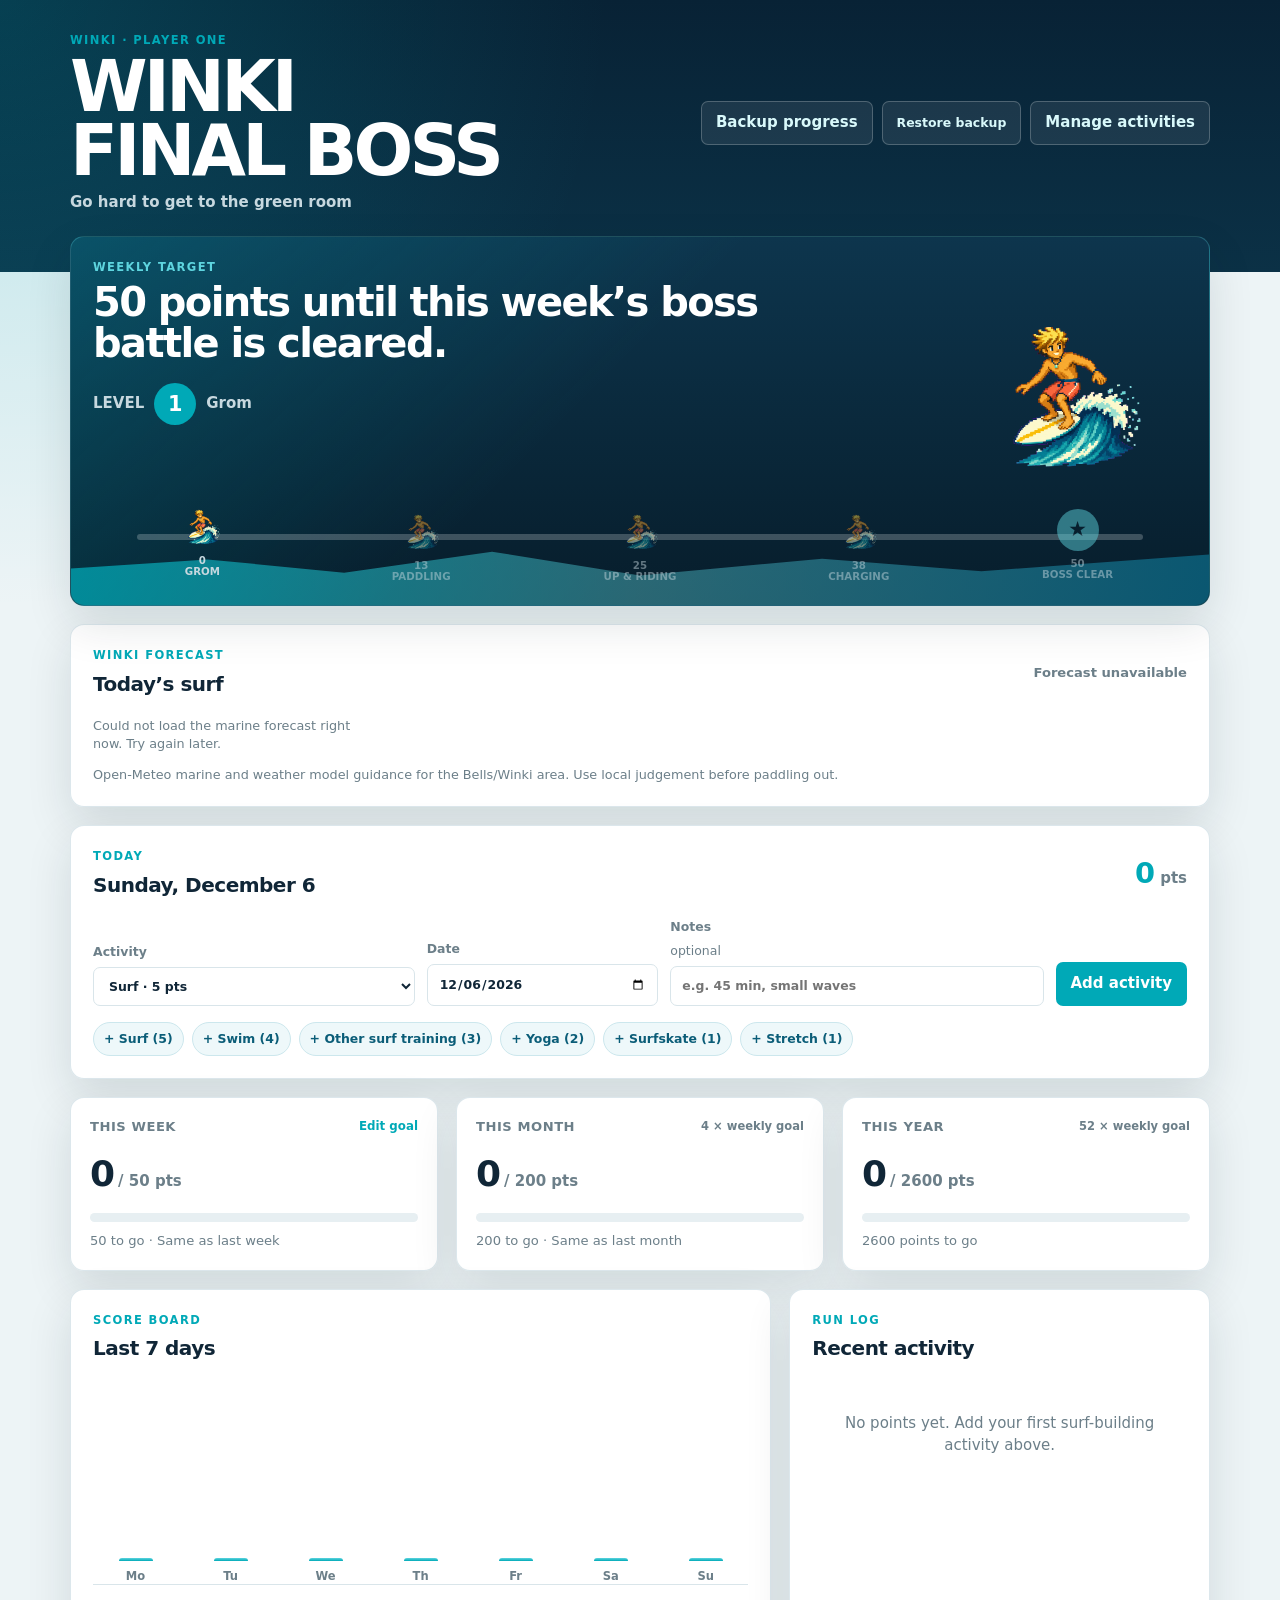
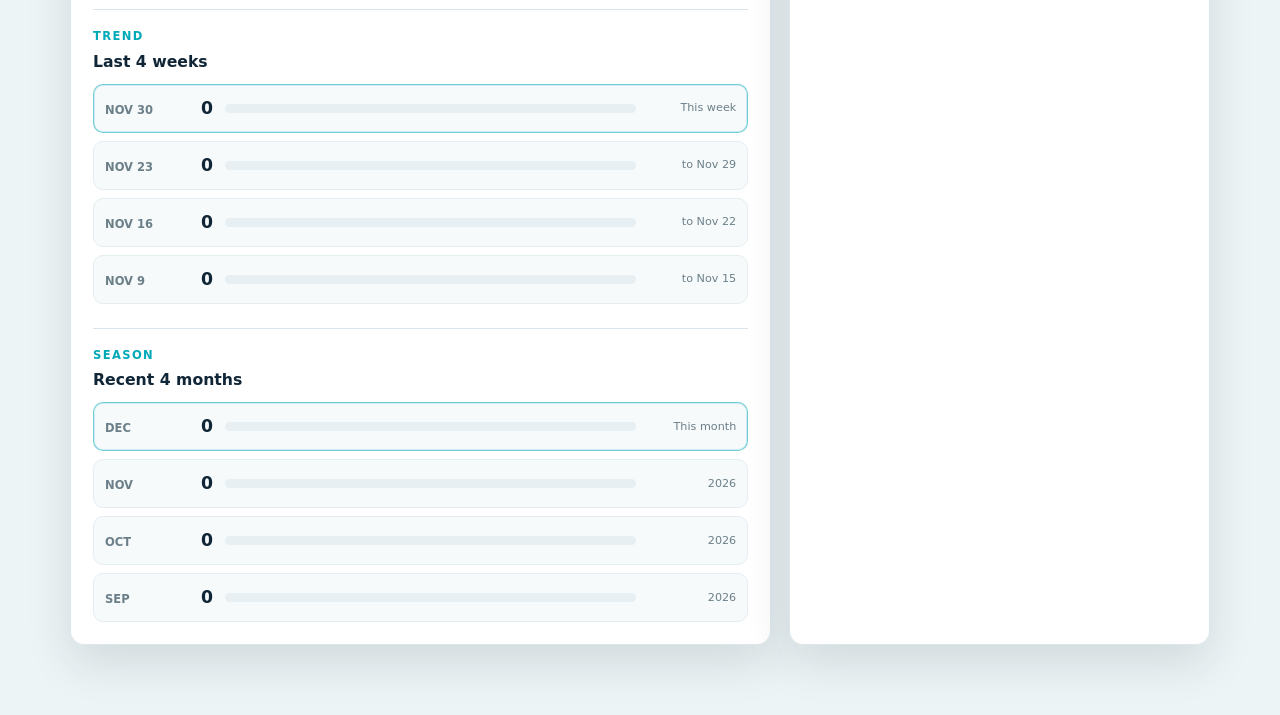
==== commit 0c843ad1: "Add files via upload" ====
--- a/index.html
+++ b/index.html
@@ -18,7 +18,7 @@
         <div>
           <p class="eyebrow">Winki · player one</p>
           <h1>WINKI<br />FINAL BOSS</h1>
-          <p class="intro">Train hard. Surf harder. Beat your own high score.</p>
+          <p class="intro">Go hard to get to the green room</p>
         </div>
         <div class="header-actions">
           <button class="secondary" id="backup-data">Backup progress</button>
@@ -45,6 +45,23 @@
             <div class="avatar-stop" data-ratio="1"><span class="boss-flag">★</span><span>50<br />BOSS CLEAR</span></div>
           </div>
         </div>
+      </section>
+
+      <section class="surf-forecast card">
+        <div class="section-heading">
+          <div>
+            <p class="eyebrow">Winki forecast</p>
+            <h2>Today’s surf</h2>
+          </div>
+          <p id="forecast-updated" class="forecast-updated">Loading marine forecast…</p>
+        </div>
+        <div id="forecast-grid" class="forecast-grid">
+          <div class="forecast-stat skeleton"><span>Call</span><strong>—</strong><p>loading</p></div>
+          <div class="forecast-stat skeleton"><span>Surf</span><strong>—</strong><p>wave height</p></div>
+          <div class="forecast-stat skeleton"><span>Swell</span><strong>—</strong><p>period + direction</p></div>
+          <div class="forecast-stat skeleton"><span>Wind</span><strong>—</strong><p>speed + direction</p></div>
+        </div>
+        <p class="forecast-source">Open-Meteo marine and weather model guidance for the Bells/Winki area. Use local judgement before paddling out.</p>
       </section>
 
       <section class="today card">
@@ -99,12 +116,12 @@
           <div class="section-heading compact"><div><p class="eyebrow">Score board</p><h2>Last 7 days</h2></div></div>
           <div id="week-chart" class="week-chart" aria-label="Points earned across the last seven days"></div>
           <div class="history-panel">
-            <div class="section-heading mini"><div><p class="eyebrow">Trend</p><h3>Last 7 weeks</h3></div></div>
-            <div id="week-history" class="period-history" aria-label="Points earned across the last seven weeks"></div>
+            <div class="section-heading mini"><div><p class="eyebrow">Trend</p><h3>Last 4 weeks</h3></div></div>
+            <div id="week-history" class="period-history" aria-label="Points earned across the last four weeks"></div>
           </div>
           <div class="history-panel">
-            <div class="section-heading mini"><div><p class="eyebrow">Season</p><h3>Recent months</h3></div></div>
-            <div id="month-history" class="period-history month-history" aria-label="Points earned across recent months"></div>
+            <div class="section-heading mini"><div><p class="eyebrow">Season</p><h3>Recent 4 months</h3></div></div>
+            <div id="month-history" class="period-history month-history" aria-label="Points earned across the last four months"></div>
           </div>
         </article>
         <article class="card recent-card">
--- a/styles.css
+++ b/styles.css
@@ -312,6 +312,113 @@
   margin-bottom: 18px;
 }
 
+.surf-forecast {
+  margin-bottom: 18px;
+}
+
+.forecast-updated {
+  margin: 0;
+  color: var(--muted);
+  font-size: 0.82rem;
+  font-weight: 800;
+}
+
+.forecast-grid {
+  display: grid;
+  grid-template-columns: repeat(4, 1fr);
+  gap: 12px;
+  margin-top: 18px;
+}
+
+.forecast-stat {
+  padding: 16px;
+  background: #f6fafb;
+  border: 1px solid #e4eef1;
+  border-radius: 11px;
+}
+
+.forecast-call {
+  color: #fff;
+  background: linear-gradient(135deg, var(--deep), var(--ocean));
+  border-color: rgba(94, 213, 223, 0.4);
+}
+
+.forecast-call span,
+.forecast-call p {
+  color: #c7eef2;
+}
+
+.forecast-stat span {
+  color: var(--muted);
+  font-size: 0.73rem;
+  font-weight: 900;
+  letter-spacing: 0.08em;
+  text-transform: uppercase;
+}
+
+.forecast-stat strong {
+  display: block;
+  margin: 5px 0 2px;
+  font-size: 1.8rem;
+  letter-spacing: -0.05em;
+}
+
+.forecast-stat p,
+.forecast-source,
+.forecast-error {
+  margin: 0;
+  color: var(--muted);
+  font-size: 0.8rem;
+}
+
+.forecast-source {
+  margin-top: 12px;
+}
+
+.skeleton strong {
+  color: #9fb0b8;
+}
+
+.session-outlook {
+  grid-column: 1 / -1;
+  display: grid;
+  grid-template-columns: repeat(3, 1fr);
+  gap: 12px;
+}
+
+.session-card {
+  padding: 14px;
+  background: #ffffff;
+  border: 1px solid var(--line);
+  border-radius: 11px;
+}
+
+.session-card div {
+  display: flex;
+  align-items: baseline;
+  justify-content: space-between;
+  gap: 10px;
+  margin-bottom: 8px;
+}
+
+.session-card span {
+  color: var(--muted);
+  font-size: 0.73rem;
+  font-weight: 900;
+  letter-spacing: 0.08em;
+  text-transform: uppercase;
+}
+
+.session-card strong {
+  color: var(--teal);
+}
+
+.session-card p {
+  margin: 3px 0 0;
+  color: var(--muted);
+  font-size: 0.82rem;
+}
+
 .today-score {
   margin: 0;
   color: var(--muted);
@@ -519,12 +626,16 @@
 
 .period-history {
   display: grid;
-  grid-template-columns: repeat(7, 1fr);
-  gap: 10px;
+  grid-template-columns: 1fr;
+  gap: 8px;
 }
 
 .period-item {
   min-width: 0;
+  display: grid;
+  grid-template-columns: 108px 1fr 88px;
+  align-items: center;
+  gap: 12px;
   padding: 11px;
   background: #f6fafb;
   border: 1px solid #e4eef1;
@@ -541,7 +652,7 @@
   align-items: baseline;
   justify-content: space-between;
   gap: 8px;
-  margin-bottom: 9px;
+  margin: 0;
 }
 
 .period-top span {
@@ -560,9 +671,10 @@
 }
 
 .period-item p {
-  margin: 7px 0 0;
+  margin: 0;
   color: var(--muted);
   font-size: 0.7rem;
+  text-align: right;
 }
 
 .entry-list {
@@ -682,7 +794,9 @@
 @media (max-width: 900px) {
   .entry-form,
   .score-grid,
-  .dashboard-grid {
+  .dashboard-grid,
+  .forecast-grid,
+  .session-outlook {
     grid-template-columns: 1fr;
   }
 
@@ -727,27 +841,7 @@
     height: 32px;
   }
 
-  .period-history {
-    grid-template-columns: 1fr;
-  }
-
   .period-item {
-    display: grid;
-    grid-template-columns: 88px 1fr 70px;
-    align-items: center;
-    gap: 10px;
-  }
-
-  .period-top {
-    margin: 0;
-  }
-
-  .period-meter {
-    order: 2;
-  }
-
-  .period-item p {
-    margin: 0;
-    text-align: right;
-  }
-}
+    grid-template-columns: 88px 1fr 72px;
+  }
+}
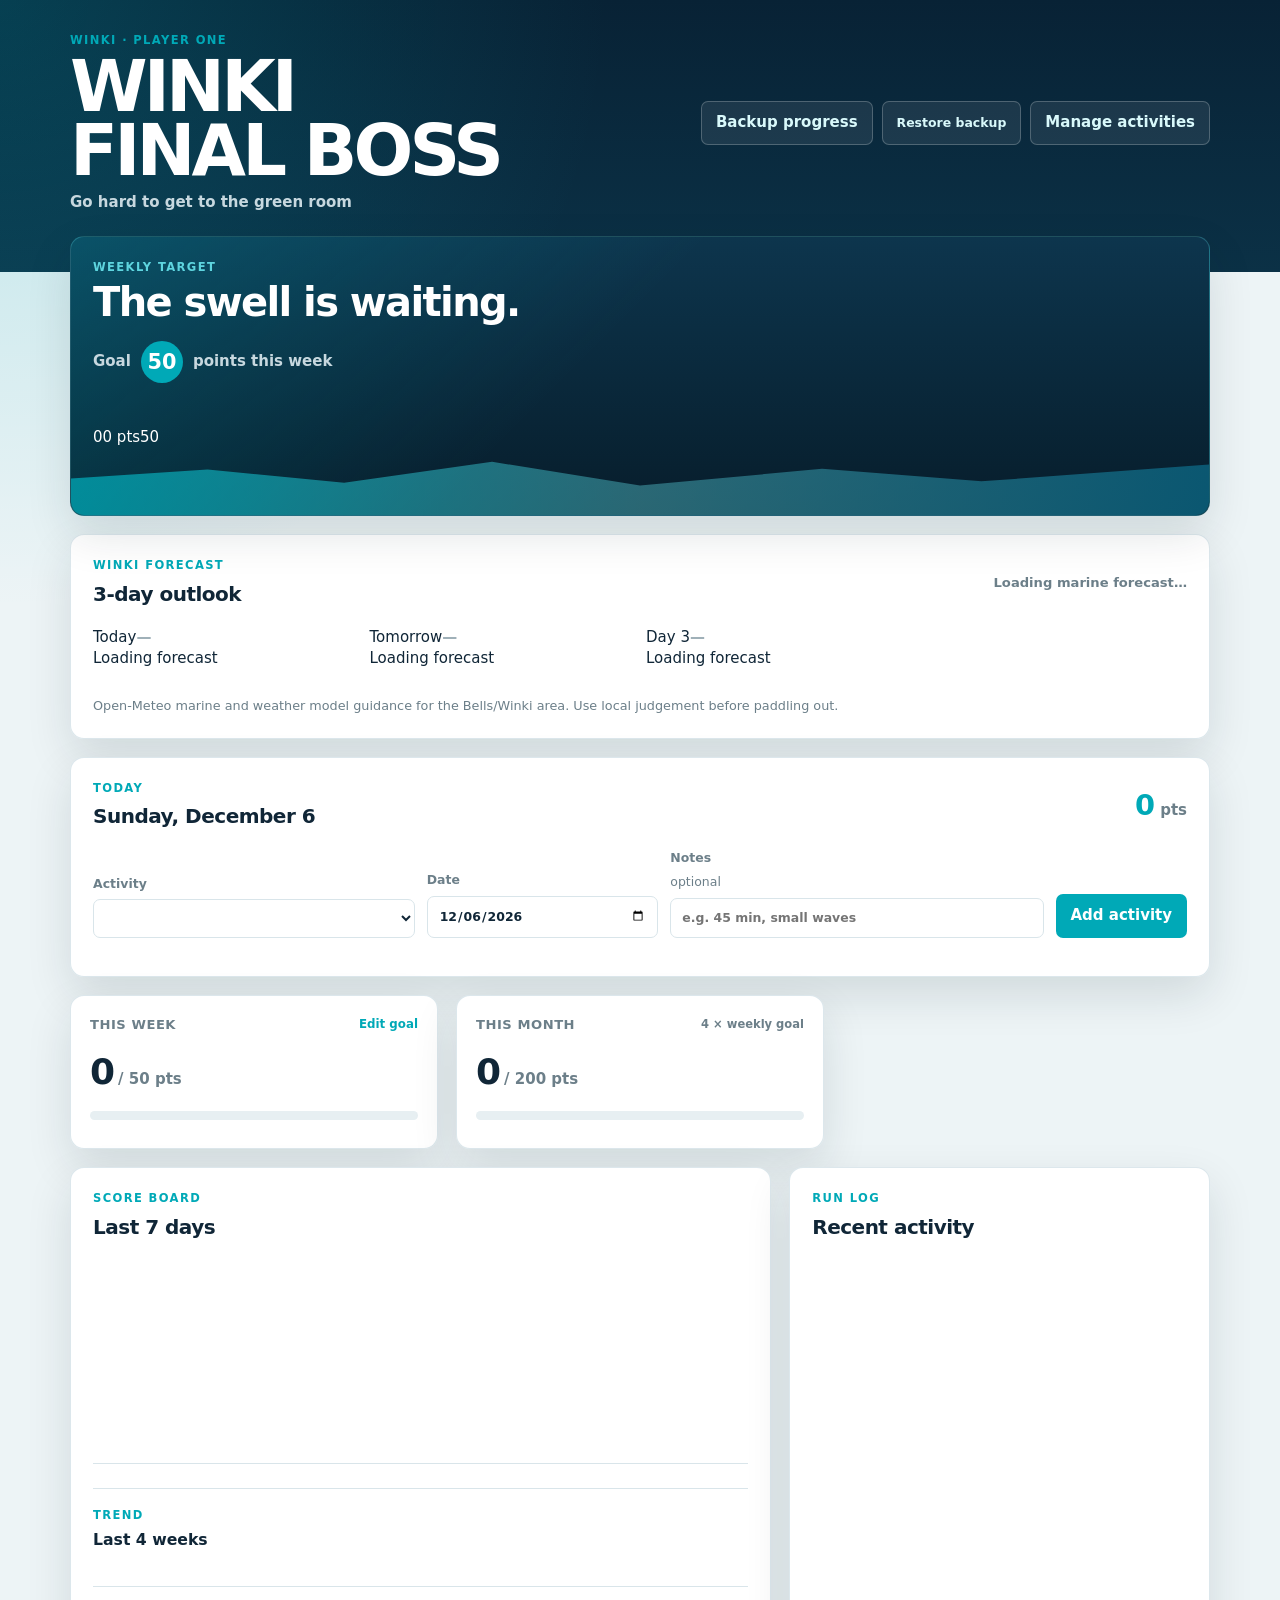
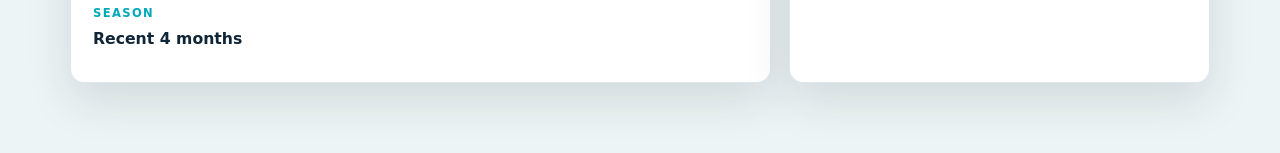
==== commit a3a678bb: "Update layout and forecast markup" ====
--- a/index.html
+++ b/index.html
@@ -8,8 +8,8 @@
     <meta name="apple-mobile-web-app-status-bar-style" content="black-translucent" />
     <title>Winki Final Boss</title>
     <link rel="manifest" href="manifest.webmanifest" />
-    <link rel="icon" type="image/png" href="assets/winki-app-icon.png" />
-    <link rel="apple-touch-icon" href="assets/winki-app-icon.png" />
+    <link rel="icon" type="image/svg+xml" href="assets/winki-wave-icon.svg" />
+    <link rel="apple-touch-icon" href="assets/winki-wave-icon.svg" />
     <link rel="stylesheet" href="styles.css" />
   </head>
   <body>
@@ -32,18 +32,14 @@
         <div class="boss-copy">
           <p class="eyebrow">Weekly target</p>
           <p id="boss-status">The swell is waiting.</p>
-          <div class="level-row"><span>LEVEL</span><strong id="character-level">1</strong><span id="character-title">Grom</span></div>
+          <div class="level-row"><span>Goal</span><strong id="weekly-target-badge">50</strong><span>points this week</span></div>
         </div>
-        <div class="character-stage"><img id="surfer-sprite" src="assets/winki-surfer-source.png" alt="Pixel-art surfer riding a wave" /><canvas id="sprite-canvas" hidden></canvas></div>
-        <div class="avatar-run" aria-label="Weekly avatar progression from zero to fifty points">
-          <div class="avatar-track"><span class="avatar-fill" id="avatar-fill"></span></div>
-          <div class="avatar-stops">
-            <div class="avatar-stop" data-ratio="0"><img class="surfer-sprite" src="assets/winki-surfer-source.png" alt="" /><span>0<br />GROM</span></div>
-            <div class="avatar-stop" data-ratio=".25"><img class="surfer-sprite" src="assets/winki-surfer-source.png" alt="" /><span>12<br />PADDLING</span></div>
-            <div class="avatar-stop" data-ratio=".5"><img class="surfer-sprite" src="assets/winki-surfer-source.png" alt="" /><span>25<br />UP &amp; RIDING</span></div>
-            <div class="avatar-stop" data-ratio=".75"><img class="surfer-sprite" src="assets/winki-surfer-source.png" alt="" /><span>38<br />CHARGING</span></div>
-            <div class="avatar-stop" data-ratio="1"><span class="boss-flag">★</span><span>50<br />BOSS CLEAR</span></div>
-          </div>
+        <div class="wave-brand" aria-hidden="true">
+          <img src="assets/winki-wave-icon.svg" alt="" />
+        </div>
+        <div class="hero-progress" aria-label="Weekly progress">
+          <div class="hero-progress-track"><span id="hero-progress-fill"></span></div>
+          <div class="hero-progress-labels"><span>0</span><span id="hero-progress-current">0 pts</span><span id="hero-progress-goal">50</span></div>
         </div>
       </section>
 
@@ -51,15 +47,14 @@
         <div class="section-heading">
           <div>
             <p class="eyebrow">Winki forecast</p>
-            <h2>Today’s surf</h2>
+            <h2>3-day outlook</h2>
           </div>
           <p id="forecast-updated" class="forecast-updated">Loading marine forecast…</p>
         </div>
         <div id="forecast-grid" class="forecast-grid">
-          <div class="forecast-stat skeleton"><span>Call</span><strong>—</strong><p>loading</p></div>
-          <div class="forecast-stat skeleton"><span>Surf</span><strong>—</strong><p>wave height</p></div>
-          <div class="forecast-stat skeleton"><span>Swell</span><strong>—</strong><p>period + direction</p></div>
-          <div class="forecast-stat skeleton"><span>Wind</span><strong>—</strong><p>speed + direction</p></div>
+          <div class="forecast-day skeleton"><span>Today</span><strong>—</strong><p>Loading forecast</p></div>
+          <div class="forecast-day skeleton"><span>Tomorrow</span><strong>—</strong><p>Loading forecast</p></div>
+          <div class="forecast-day skeleton"><span>Day 3</span><strong>—</strong><p>Loading forecast</p></div>
         </div>
         <p class="forecast-source">Open-Meteo marine and weather model guidance for the Bells/Winki area. Use local judgement before paddling out.</p>
       </section>
@@ -102,12 +97,6 @@
           <strong id="monthly-current">0</strong><span class="points-label"> / <span id="monthly-goal">200</span> pts</span>
           <div class="progress"><span id="monthly-bar"></span></div>
           <p id="monthly-message"></p>
-        </article>
-        <article class="score-card card" data-period="yearly">
-          <div class="score-title"><span>This year</span><span class="derived-goal">52 × weekly goal</span></div>
-          <strong id="yearly-current">0</strong><span class="points-label"> / <span id="yearly-goal">2600</span> pts</span>
-          <div class="progress"><span id="yearly-bar"></span></div>
-          <p id="yearly-message"></p>
         </article>
       </section>
 
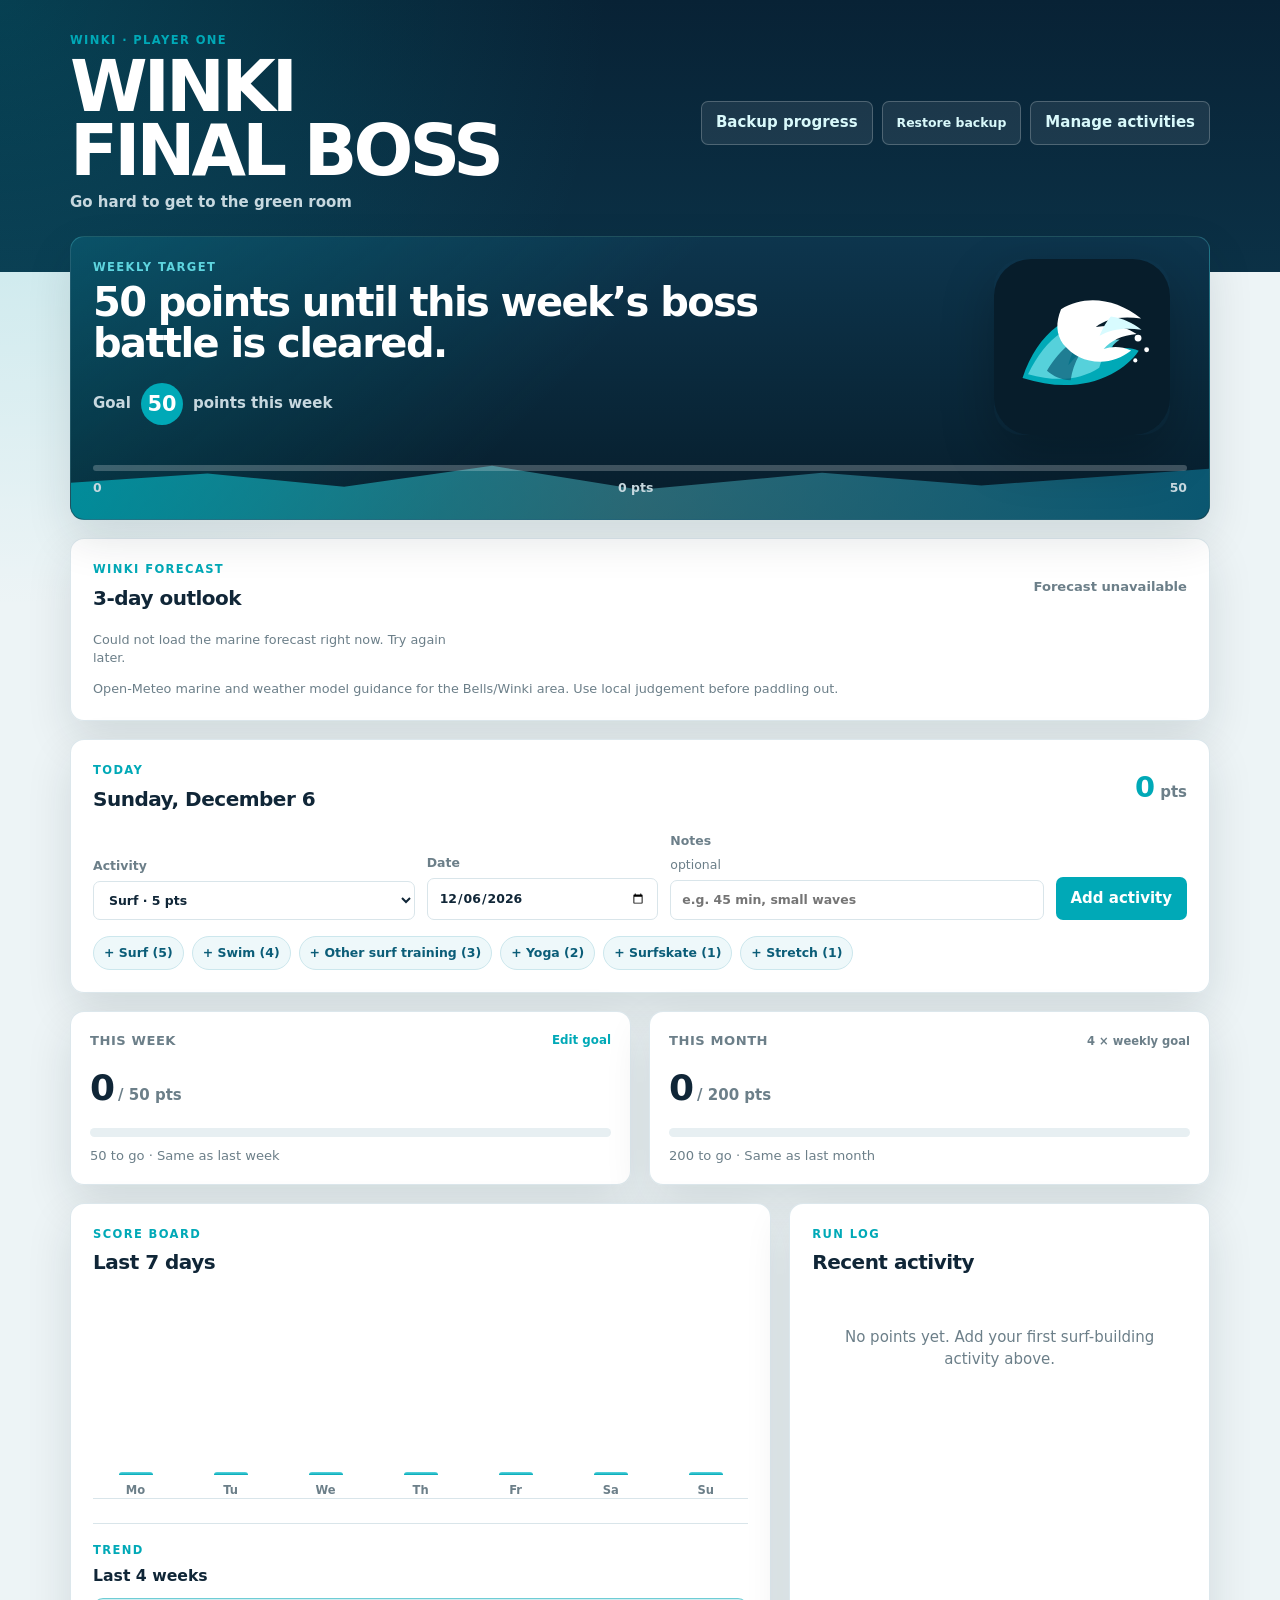
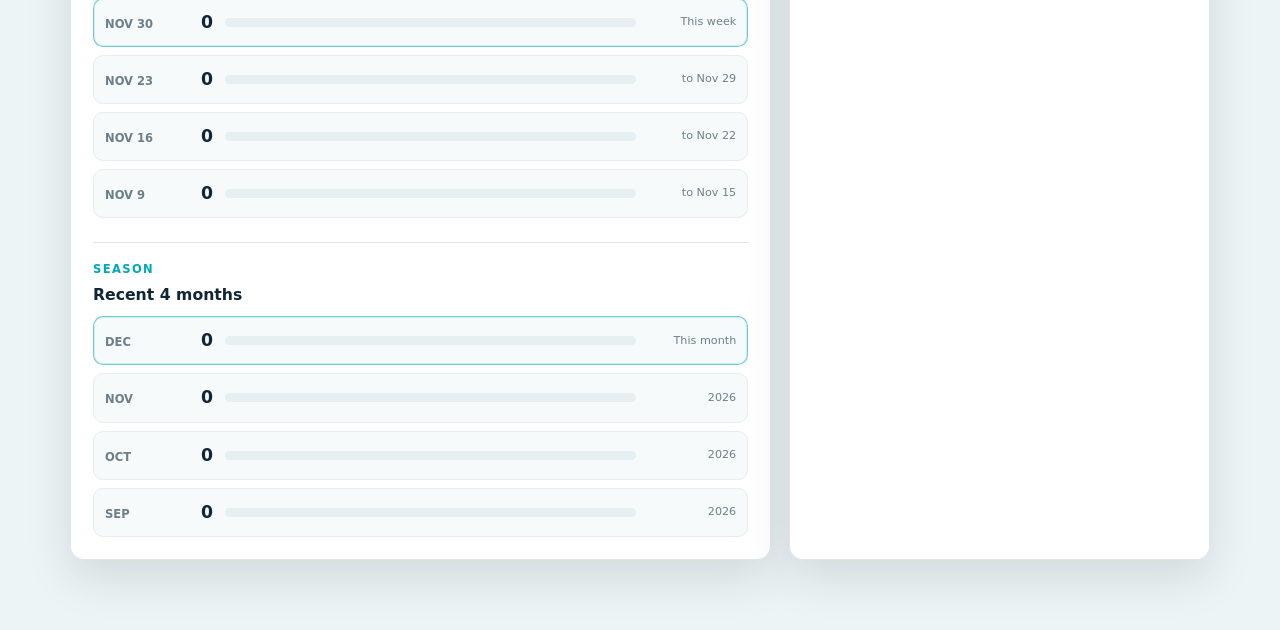
==== commit 68d4a482: "Reload app when service worker updates" ====
--- a/index.html
+++ b/index.html
@@ -138,6 +138,22 @@
       </form>
     </dialog>
     <script src="app.js"></script>
-    <script>if ('serviceWorker' in navigator) navigator.serviceWorker.register('./service-worker.js');</script>
+    <script>
+      if ('serviceWorker' in navigator) {
+        navigator.serviceWorker.register('./service-worker.js').then(registration => {
+          registration.update();
+          registration.addEventListener('updatefound', () => {
+            const worker = registration.installing;
+            if (!worker) return;
+            worker.addEventListener('statechange', () => {
+              if (worker.state === 'activated' && navigator.serviceWorker.controller && !sessionStorage.getItem('winki-reloaded-for-update')) {
+                sessionStorage.setItem('winki-reloaded-for-update', '1');
+                location.reload();
+              }
+            });
+          });
+        });
+      }
+    </script>
   </body>
 </html>
--- a/styles.css
+++ b/styles.css
@@ -161,7 +161,7 @@
 
 .boss-screen {
   display: grid;
-  grid-template-columns: 1.1fr 230px;
+  grid-template-columns: 1.1fr 210px;
   position: relative;
   overflow: hidden;
   min-height: 280px;
@@ -220,22 +220,23 @@
   font-size: 1.3rem;
 }
 
-.character-stage {
+.wave-brand {
   position: relative;
   z-index: 2;
-  align-self: end;
+  align-self: center;
   justify-self: center;
-  width: 220px;
-  transform-origin: center bottom;
-}
-
-.character-stage img {
+  width: 176px;
+}
+
+.wave-brand img {
   display: block;
   width: 100%;
   height: auto;
-}
-
-.avatar-run {
+  border-radius: 28px;
+  box-shadow: 0 20px 54px rgba(0, 0, 0, 0.24);
+}
+
+.hero-progress {
   grid-column: 1 / -1;
   position: relative;
   z-index: 2;
@@ -243,18 +244,14 @@
   margin-top: 30px;
 }
 
-.avatar-track {
-  position: absolute;
-  top: 25px;
-  left: 4%;
-  right: 4%;
+.hero-progress-track {
   height: 6px;
   overflow: hidden;
   background: rgba(255, 255, 255, 0.22);
   border-radius: 999px;
 }
 
-.avatar-fill {
+#hero-progress-fill {
   display: block;
   width: 0;
   height: 100%;
@@ -262,46 +259,13 @@
   transition: width 0.35s ease;
 }
 
-.avatar-stops {
-  position: relative;
+.hero-progress-labels {
   display: flex;
   justify-content: space-between;
-}
-
-.avatar-stop {
-  width: 20%;
-  display: grid;
-  justify-items: center;
-  gap: 5px;
+  margin-top: 8px;
   color: #c7d8df;
-  font-size: 0.64rem;
-  font-weight: 800;
-  line-height: 1.12;
-  text-align: center;
-  opacity: 0.48;
-  transition: opacity 0.2s ease, transform 0.2s ease;
-}
-
-.avatar-stop img {
-  width: 46px;
-  height: 46px;
-  object-fit: contain;
-}
-
-.avatar-stop.is-active {
-  opacity: 1;
-  transform: translateY(-5px);
-}
-
-.boss-flag {
-  display: grid;
-  place-items: center;
-  width: 42px;
-  height: 42px;
-  color: var(--navy);
-  background: var(--aqua);
-  border-radius: 50%;
-  font-size: 1.3rem;
+  font-size: 0.78rem;
+  font-weight: 800;
 }
 
 .screen-clear {
@@ -325,12 +289,13 @@
 
 .forecast-grid {
   display: grid;
-  grid-template-columns: repeat(4, 1fr);
+  grid-template-columns: repeat(3, 1fr);
   gap: 12px;
   margin-top: 18px;
 }
 
-.forecast-stat {
+.forecast-stat,
+.forecast-day {
   padding: 16px;
   background: #f6fafb;
   border: 1px solid #e4eef1;
@@ -354,6 +319,112 @@
   font-weight: 900;
   letter-spacing: 0.08em;
   text-transform: uppercase;
+}
+
+.forecast-day {
+  display: grid;
+  gap: 14px;
+  align-content: start;
+}
+
+.forecast-day-head {
+  display: flex;
+  align-items: start;
+  justify-content: space-between;
+  gap: 12px;
+}
+
+.forecast-day-head span,
+.forecast-day > span {
+  color: var(--muted);
+  font-size: 0.73rem;
+  font-weight: 900;
+  letter-spacing: 0.08em;
+  text-transform: uppercase;
+}
+
+.forecast-day-head p {
+  margin: 2px 0 0;
+  color: var(--muted);
+  font-size: 0.82rem;
+}
+
+.surf-call {
+  display: inline-flex;
+  align-items: center;
+  border-radius: 999px;
+  padding: 6px 10px;
+  color: #fff;
+  font-size: 0.78rem;
+  font-weight: 900;
+}
+
+.rating-good {
+  background: var(--good);
+}
+
+.rating-fair {
+  background: var(--teal);
+}
+
+.rating-workable {
+  background: var(--warning);
+}
+
+.rating-poor {
+  background: #8a98a3;
+}
+
+.forecast-main strong {
+  display: block;
+  color: var(--ink);
+  font-size: 2rem;
+  letter-spacing: -0.06em;
+}
+
+.forecast-main p,
+.mini-sessions span {
+  margin: 2px 0 0;
+  color: var(--muted);
+  font-size: 0.82rem;
+}
+
+.forecast-details {
+  display: grid;
+  gap: 9px;
+  margin: 0;
+}
+
+.forecast-details div {
+  display: grid;
+  gap: 2px;
+}
+
+.forecast-details dt {
+  color: var(--muted);
+  font-size: 0.7rem;
+  font-weight: 900;
+  letter-spacing: 0.08em;
+  text-transform: uppercase;
+}
+
+.forecast-details dd {
+  margin: 0;
+  font-weight: 750;
+}
+
+.mini-sessions {
+  display: grid;
+  gap: 6px;
+}
+
+.mini-sessions span {
+  display: flex;
+  align-items: center;
+  border-radius: 8px;
+  padding: 7px 9px;
+  color: #fff;
+  font-weight: 800;
 }
 
 .forecast-stat strong {
@@ -489,7 +560,7 @@
 
 .score-grid {
   display: grid;
-  grid-template-columns: repeat(3, 1fr);
+  grid-template-columns: repeat(2, 1fr);
   gap: 18px;
   margin-bottom: 18px;
 }
@@ -825,22 +896,12 @@
     min-height: 420px;
   }
 
-  .character-stage {
-    width: 170px;
+  .wave-brand {
+    width: 150px;
     justify-self: end;
     margin-top: -20px;
   }
 
-  .avatar-stop {
-    font-size: 0.5rem;
-  }
-
-  .avatar-stop img,
-  .boss-flag {
-    width: 32px;
-    height: 32px;
-  }
-
   .period-item {
     grid-template-columns: 88px 1fr 72px;
   }
